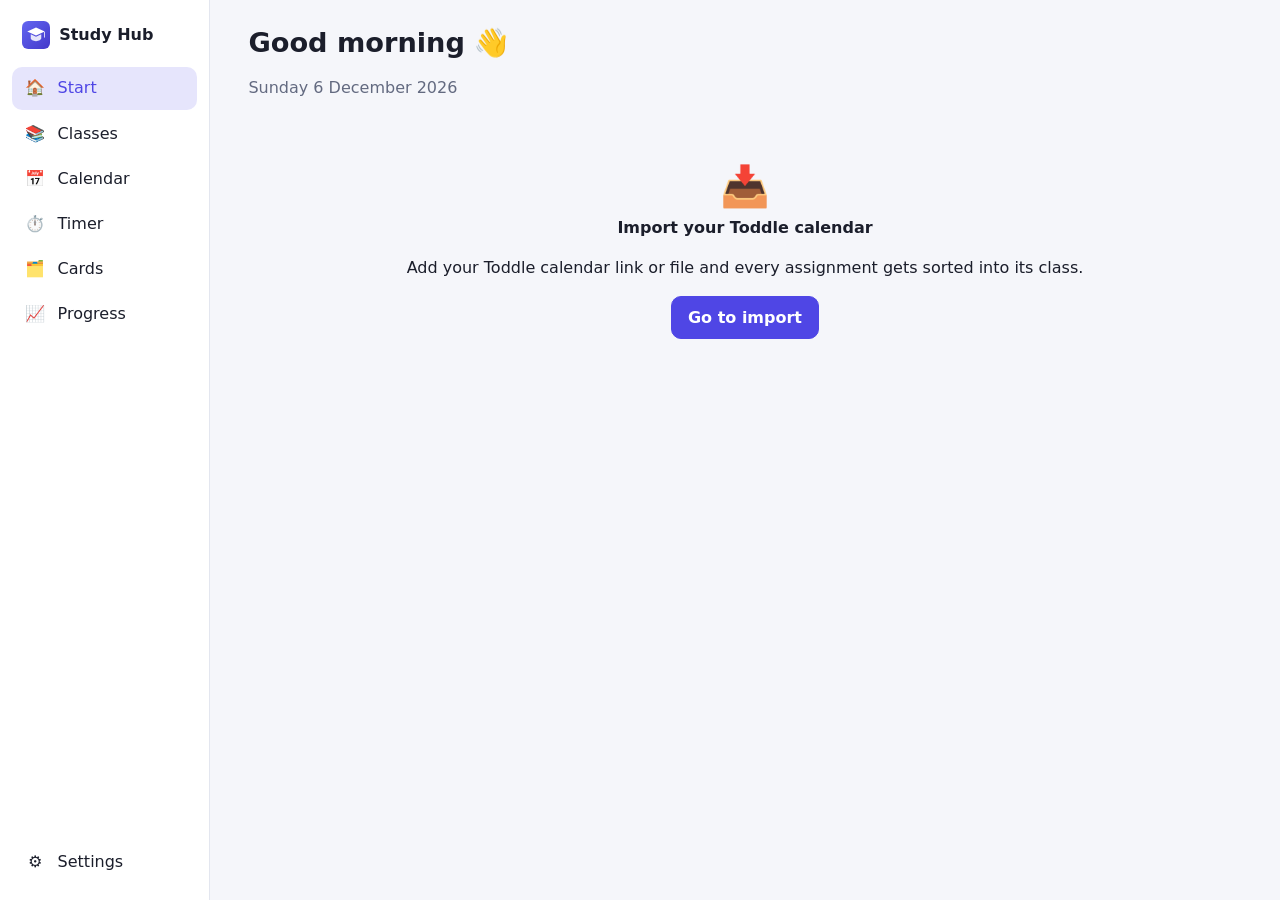
==== index.html @ e7475627 "Add Toddle Study Hub: class-sorted assignments, calendar, timer, flashcards, progress, settings Stat" ====
<!doctype html>
<html lang="en">
<head>
  <meta charset="utf-8">
  <meta name="viewport" content="width=device-width, initial-scale=1">
  <title>Toddle Study Hub</title>
  <meta name="description" content="Assignments from Toddle sorted by class, plus a timer, flashcards, calendar and progress tracking.">
  <meta name="theme-color" content="#4f46e5">
  <link rel="manifest" href="manifest.webmanifest">
  <link rel="icon" href="icon.svg" type="image/svg+xml">
  <link rel="apple-touch-icon" href="icon-192.png">
  <link rel="stylesheet" href="styles.css">
</head>
<body>
  <a class="skip" href="#view">Skip to content</a>
  <nav class="nav" aria-label="Main">
    <div class="brand"><img src="icon.svg" alt="" width="28" height="28"><span>Study Hub</span></div>
    <a href="#/" data-nav="start"><i>🏠</i><span>Start</span></a>
    <a href="#/classes" data-nav="classes"><i>📚</i><span>Classes</span></a>
    <a href="#/calendar" data-nav="calendar"><i>📅</i><span>Calendar</span></a>
    <a href="#/timer" data-nav="timer"><i>⏱️</i><span>Timer</span><b id="nav-timer"></b></a>
    <a href="#/flashcards" data-nav="flashcards"><i>🗂️</i><span>Cards</span></a>
    <a href="#/progress" data-nav="progress"><i>📈</i><span>Progress</span></a>
    <a href="#/settings" data-nav="settings" class="nav-end"><i>⚙️</i><span>Settings</span></a>
  </nav>
  <main id="view" tabindex="-1"></main>
  <div id="toast" role="status" aria-live="polite"></div>
  <noscript><p style="padding:2rem">This app needs JavaScript.</p></noscript>
  <script type="module" src="js/app.js"></script>
</body>
</html>
---- styles.css ----
:root {
  --bg: #f5f6fa; --card: #ffffff; --text: #1b1e2b; --muted: #636a80; --line: #e3e6ef;
  --accent: #4f46e5; --good: #059669; --bad: #dc2626; --warn: #b45309;
  --shadow: 0 1px 2px rgba(20,24,40,.06), 0 4px 14px rgba(20,24,40,.05);
  --radius: 14px;
}
:root[data-theme="dark"] { --bg: #0f1117; --card: #181b25; --text: #eceef5; --muted: #98a0b8; --line: #2a2f3d; --good: #34d399; --bad: #f87171; --warn: #fbbf24; --shadow: none; }
@media (prefers-color-scheme: dark) {
  :root:not([data-theme="light"]) { --bg: #0f1117; --card: #181b25; --text: #eceef5; --muted: #98a0b8; --line: #2a2f3d; --good: #34d399; --bad: #f87171; --warn: #fbbf24; --shadow: none; }
}
* { box-sizing: border-box; }
html { color-scheme: light dark; }
:root[data-theme="light"] { color-scheme: light; }
:root[data-theme="dark"] { color-scheme: dark; }
body { margin: 0; font: 16px/1.5 system-ui, -apple-system, "Segoe UI", Roboto, sans-serif; background: var(--bg); color: var(--text); display: grid; grid-template-columns: 210px 1fr; min-height: 100vh; }
a { color: var(--accent); }
h1 { font-size: 1.7rem; margin: .2rem 0 .8rem; line-height: 1.2; }
h2 { font-size: 1.1rem; margin: 0 0 .7rem; }
h3 { font-size: 1rem; margin: 0 0 .3rem; }
.muted { color: var(--muted); } .small { font-size: .85rem; } .late { color: var(--bad); } .hidden { visibility: hidden; }
.skip { position: absolute; left: -999px; } .skip:focus { left: 8px; top: 8px; z-index: 99; background: var(--card); padding: .5rem; }

/* nav */
.nav { position: sticky; top: 0; height: 100vh; padding: 1rem .75rem; display: flex; flex-direction: column; gap: 2px; background: var(--card); border-right: 1px solid var(--line); }
.brand { display: flex; align-items: center; gap: .6rem; font-weight: 700; padding: .3rem .6rem 1rem; }
.nav a { display: flex; align-items: center; gap: .7rem; padding: .6rem .75rem; border-radius: 10px; color: var(--text); text-decoration: none; font-weight: 500; }
.nav a i { font-style: normal; width: 1.4rem; text-align: center; }
.nav a:hover { background: var(--bg); }
.nav a.active { background: color-mix(in srgb, var(--accent) 14%, transparent); color: var(--accent); }
.nav a b { margin-left: auto; font: 600 .8rem/1 ui-monospace, monospace; color: var(--accent); }
.nav-end { margin-top: auto; }
main { padding: 1.5rem clamp(1rem, 3vw, 2.5rem) 3rem; max-width: 1150px; width: 100%; outline: none; }

/* layout bits */
.grid { display: grid; gap: 1rem; margin-bottom: 1rem; }
.grid.stats { grid-template-columns: repeat(auto-fit, minmax(150px, 1fr)); }
.grid.two { grid-template-columns: minmax(0, 3fr) minmax(0, 2fr); align-items: start; }
.grid.classes, .grid.decks { grid-template-columns: repeat(auto-fill, minmax(250px, 1fr)); }
.card { background: var(--card); border: 1px solid var(--line); border-radius: var(--radius); padding: 1rem 1.1rem; box-shadow: var(--shadow); margin-bottom: 1rem; }
.grid > .card { margin-bottom: 0; }
.page-head { display: flex; justify-content: space-between; align-items: flex-end; gap: 1rem; flex-wrap: wrap; margin-bottom: .6rem; }
.page-head h1 { margin-bottom: .1rem; }
.sec-head { display: flex; justify-content: space-between; align-items: center; }
.row { display: flex; gap: .5rem; flex-wrap: wrap; align-items: center; } .row.nowrap { flex-wrap: nowrap; } .center { justify-content: center; }
.stat { text-align: left; } .stat-num { font-size: 2rem; font-weight: 700; line-height: 1.1; } .stat-num small { font-size: .9rem; font-weight: 500; color: var(--muted); margin-left: 2px; }
.stat.warn .stat-num { color: var(--bad); }
.hero { margin-bottom: .6rem; }

/* buttons & forms */
.btn { font: inherit; font-weight: 600; padding: .55rem 1rem; border-radius: 10px; border: 1px solid var(--line); background: var(--card); color: var(--text); cursor: pointer; text-decoration: none; display: inline-flex; align-items: center; gap: .4rem; }
.btn:hover:not(:disabled) { border-color: var(--accent); }
.btn:disabled { opacity: .45; cursor: not-allowed; }
.btn.primary { background: var(--accent); border-color: var(--accent); color: #fff; }
.btn.danger { color: var(--bad); }
.btn.small { padding: .3rem .7rem; font-size: .85rem; } .btn.big { font-size: 1.15rem; padding: .8rem 2.2rem; }
:focus-visible { outline: 3px solid color-mix(in srgb, var(--accent) 60%, transparent); outline-offset: 2px; }
input, select, textarea { font: inherit; padding: .5rem .65rem; border-radius: 10px; border: 1px solid var(--line); background: var(--bg); color: var(--text); width: 100%; }
textarea { resize: vertical; }
.field { display: flex; flex-direction: column; gap: .25rem; font-weight: 600; font-size: .9rem; margin-bottom: .8rem; } .field .muted { font-weight: 400; }
.field.grow, .grow { flex: 1 1 200px; } .center-field { max-width: 260px; margin: 1rem auto 0; }
.form-row { display: flex; gap: .8rem; flex-wrap: wrap; align-items: flex-end; } .form-row .field { flex: 1 1 140px; }
.form-card { margin-top: 1rem; }
.check-row { display: flex; gap: .6rem; align-items: center; margin: .4rem 0; } .check-row input { width: auto; }
.swatch { width: 34px; height: 34px; border-radius: 50%; border: 3px solid var(--card); box-shadow: 0 0 0 1px var(--line); cursor: pointer; } .swatch.active { box-shadow: 0 0 0 3px var(--text); }
.note { background: color-mix(in srgb, var(--warn) 12%, transparent); border-left: 4px solid var(--warn); padding: .7rem .9rem; border-radius: 8px; margin: 1rem 0; font-size: .9rem; }
.chip { font: inherit; font-size: .85rem; padding: .3rem .8rem; border-radius: 99px; border: 1px solid var(--line); background: var(--card); color: var(--text); cursor: pointer; } .chip.active { background: var(--accent); border-color: var(--accent); color: #fff; }
.filters { display: flex; gap: .6rem; flex-wrap: wrap; align-items: center; margin: .5rem 0 1rem; } .filters select, .filters input { width: auto; flex: 1 1 140px; max-width: 220px; }
.tabs { display: flex; gap: .3rem; justify-content: center; margin-bottom: 1rem; flex-wrap: wrap; } .tab { font: inherit; border: 0; background: transparent; color: var(--muted); padding: .4rem .9rem; border-radius: 99px; cursor: pointer; font-weight: 600; } .tab.active { background: color-mix(in srgb, var(--accent) 15%, transparent); color: var(--accent); }

/* tasks */
.day-h { margin: 1rem 0 .4rem; font-size: .9rem; color: var(--muted); text-transform: uppercase; letter-spacing: .04em; } .day-h:first-child { margin-top: 0; }
.task { display: flex; gap: .7rem; padding: .6rem .5rem .6rem .7rem; border-left: 4px solid var(--c, var(--line)); border-radius: 4px 10px 10px 4px; background: color-mix(in srgb, var(--c, var(--muted)) 6%, transparent); margin-bottom: .45rem; align-items: flex-start; }
.task.is-done .task-title { text-decoration: line-through; color: var(--muted); }
.task.is-overdue { background: color-mix(in srgb, var(--bad) 8%, transparent); }
.check { flex: none; width: 24px; height: 24px; border-radius: 7px; border: 2px solid var(--muted); background: var(--card); color: #fff; font-weight: 800; cursor: pointer; display: grid; place-items: center; margin-top: 1px; padding: 0; } .check[aria-pressed="true"] { background: var(--good); border-color: var(--good); }
.task-main { flex: 1; min-width: 0; } .task-main summary { cursor: pointer; list-style: none; } .task-main summary::-webkit-details-marker { display: none; }
.task-title { font-weight: 600; overflow-wrap: anywhere; display: block; }
.task-meta { display: flex; gap: .4rem .6rem; flex-wrap: wrap; align-items: center; font-size: .82rem; color: var(--muted); margin-top: .15rem; } .due em { font-style: normal; } .due.late { color: var(--bad); font-weight: 600; }
.task-detail { padding: .6rem 0 .2rem; } .desc { white-space: pre-wrap; overflow-wrap: anywhere; margin: 0 0 .5rem; font-size: .92rem; max-height: 14rem; overflow: auto; }
.badge { font-size: .72rem; font-weight: 700; padding: .1rem .5rem; border-radius: 99px; background: var(--line); color: var(--text); }
.b-summ { background: color-mix(in srgb, var(--bad) 18%, transparent); color: var(--bad); } .b-form { background: color-mix(in srgb, var(--warn) 20%, transparent); color: var(--warn); }
.b-quick { background: color-mix(in srgb, var(--good) 18%, transparent); color: var(--good); } .b-learn { background: color-mix(in srgb, var(--accent) 15%, transparent); color: var(--accent); } .b-home { background: color-mix(in srgb, var(--warn) 15%, transparent); color: var(--warn); }
.class-chip { font-size: .75rem; padding: .05rem .55rem; border-radius: 99px; text-decoration: none; color: var(--text); border: 1px solid var(--c); }
.event-row { align-items: center; border-left-color: var(--muted); } .dot-ev { width: 10px; height: 10px; border-radius: 50%; background: var(--muted); flex: none; margin: 0 7px; }
.mini-row { display: flex; justify-content: space-between; gap: .6rem; padding: .5rem .7rem; border-left: 4px solid var(--c); background: color-mix(in srgb, var(--c) 7%, transparent); border-radius: 4px 10px 10px 4px; margin-bottom: .4rem; text-decoration: none; color: var(--text); } .mini-title { font-weight: 600; overflow-wrap: anywhere; }

/* classes, decks */
.class-card, .deck { text-decoration: none; color: var(--text); border-top: 5px solid var(--c); display: block; transition: transform .1s; } .class-card:hover, .deck:hover { transform: translateY(-2px); }
.cc-top { display: flex; justify-content: space-between; gap: .5rem; align-items: baseline; } .cc-nums { display: flex; gap: .8rem; margin: .4rem 0; font-size: .9rem; }
.class-head { border-left: 6px solid var(--c); padding-left: .8rem; margin-top: .4rem; }
.bar { display: flex; height: 9px; border-radius: 99px; background: var(--line); overflow: hidden; margin: .4rem 0; } .bar span { display: block; height: 100%; }
.deck-foot { display: flex; justify-content: space-between; margin-top: .8rem; font-size: .9rem; } .due-pill { background: var(--accent); color: #fff; border-radius: 99px; padding: 0 .6rem; font-size: .8rem; font-weight: 700; }
.quick { display: grid; grid-template-columns: 1fr 1fr; gap: .6rem; } .quick-btn { display: flex; flex-direction: column; gap: .2rem; align-items: flex-start; font-size: 1.5rem; text-decoration: none; padding: .8rem; border-radius: 12px; background: var(--bg); color: var(--text); border: 1px solid var(--line); } .quick-btn span { font-size: .85rem; font-weight: 600; } .quick-btn:hover { border-color: var(--accent); }
.empty { text-align: center; padding: 2.5rem 1rem; } .empty-icon { font-size: 2.5rem; }

/* calendar */
.cal { display: grid; grid-template-columns: repeat(7, minmax(0, 1fr)); gap: 2px; margin-bottom: 1rem; background: var(--line); border: 1px solid var(--line); border-radius: var(--radius); overflow: hidden; }
.cal-dow { background: var(--card); text-align: center; font-size: .8rem; font-weight: 700; color: var(--muted); padding: .4rem 0; }
.cal-cell { background: var(--card); border: 0; padding: .3rem; min-height: 96px; text-align: left; font: inherit; color: var(--text); cursor: pointer; display: flex; flex-direction: column; gap: 2px; overflow: hidden; }
.cal-cell.other { background: color-mix(in srgb, var(--bg) 70%, var(--card)); color: var(--muted); } .cal-cell:hover { background: color-mix(in srgb, var(--accent) 7%, var(--card)); }
.cal-cell.selected { outline: 2px solid var(--accent); outline-offset: -2px; } .cal-cell.today .cal-num { background: var(--accent); color: #fff; }
.cal-num { font-size: .8rem; font-weight: 700; width: 1.6rem; height: 1.6rem; display: grid; place-items: center; border-radius: 50%; }
.cal-chip { font-size: .7rem; line-height: 1.25; padding: 1px 5px; border-radius: 4px; background: color-mix(in srgb, var(--c) 18%, transparent); border-left: 3px solid var(--c); white-space: nowrap; overflow: hidden; text-overflow: ellipsis; } .cal-chip.is-done { text-decoration: line-through; opacity: .55; }

.cal-chips { display: flex; flex-direction: column; gap: 2px; min-width: 0; }
.cal-more { font-size: .7rem; color: var(--muted); } .cal-title { min-width: 9.5rem; text-align: center; }

/* timer */
.timer-wrap { max-width: 460px; margin: 0 auto 1rem; text-align: center; }
.ring-box { position: relative; width: min(280px, 80vw); margin: .5rem auto 1.2rem; } .ring { width: 100%; display: block; } .ring-bg { fill: none; stroke: var(--line); stroke-width: 12; } .ring-fg { fill: none; stroke: var(--accent); stroke-width: 12; stroke-linecap: round; transition: stroke-dashoffset .25s linear; }
.ring-text { position: absolute; inset: 0; display: grid; place-content: center; } .time-big { font: 700 3.2rem/1 ui-monospace, "SF Mono", Menlo, monospace; }

/* progress */
.prog-row { margin-bottom: .9rem; } .prog-name { display: flex; justify-content: space-between; gap: .5rem; font-weight: 600; } .prog-name a { color: var(--text); text-decoration: none; }
.key { display: inline-block; width: 10px; height: 10px; border-radius: 3px; margin: 0 4px 0 8px; }
.chart { display: flex; gap: 4px; align-items: flex-end; height: 140px; margin: .5rem 0; } .col { flex: 1; height: 100%; display: flex; flex-direction: column; justify-content: flex-end; align-items: center; } .col-bar { width: 100%; background: var(--accent); border-radius: 4px 4px 0 0; min-height: 2px; } .col-lab { font-size: .65rem; color: var(--muted); margin-top: 2px; }

/* flashcards */
.flashcard { display: flex; flex-direction: column; justify-content: center; align-items: center; gap: .6rem; width: 100%; min-height: 280px; padding: 2rem; margin: 1rem 0; border-radius: 20px; border: 2px solid var(--line); background: var(--card); color: var(--text); font: inherit; cursor: pointer; box-shadow: var(--shadow); } .flashcard.flipped { border-color: var(--accent); background: color-mix(in srgb, var(--accent) 6%, var(--card)); }
.fc-label { font-size: .75rem; text-transform: uppercase; letter-spacing: .1em; color: var(--muted); } .fc-text { font-size: clamp(1.3rem, 3.5vw, 2rem); font-weight: 600; text-align: center; overflow-wrap: anywhere; white-space: pre-wrap; }
.study-done { text-align: center; max-width: 480px; margin: 2rem auto; }
.card-list { display: flex; flex-direction: column; gap: .4rem; margin-top: 1rem; } .card-item { display: flex; justify-content: space-between; gap: 1rem; align-items: center; padding: .6rem .9rem; background: var(--card); border: 1px solid var(--line); border-radius: 10px; } .card-item > div:first-child { min-width: 0; overflow-wrap: anywhere; }
.box-pill { font-size: .7rem; color: var(--muted); border: 1px solid var(--line); border-radius: 99px; padding: 0 .5rem; } .footer-row { margin-top: 1.5rem; }

#toast { position: fixed; left: 50%; bottom: 24px; transform: translate(-50%, 20px); background: var(--text); color: var(--bg); padding: .65rem 1.1rem; border-radius: 10px; opacity: 0; pointer-events: none; transition: .2s; z-index: 50; max-width: 90vw; font-size: .9rem; } #toast.show { opacity: 1; transform: translate(-50%, 0); }

@media (max-width: 900px) { .grid.two { grid-template-columns: 1fr; } }
@media (max-width: 760px) {
  body { grid-template-columns: 1fr; padding-bottom: 66px; }
  .nav { position: fixed; inset: auto 0 0 0; height: auto; flex-direction: row; justify-content: space-around; padding: .3rem; border-right: 0; border-top: 1px solid var(--line); z-index: 20; gap: 0; }
  .brand { display: none; } .nav a { flex-direction: column; gap: 0; padding: .3rem .2rem; font-size: .65rem; flex: 1; align-items: center; } .nav a b { margin: 0; position: absolute; transform: translateY(-14px); font-size: .6rem; } .nav-end { margin-top: 0; }
  main { padding-top: 1rem; } h1 { font-size: 1.4rem; }
  .cal-cell { min-height: 58px; } .cal-chip { font-size: 0; padding: 0; width: 8px; height: 8px; border-radius: 50%; border: 0; background: var(--c); display: inline-block; margin-right: 2px; } .cal-chips { flex-direction: row; flex-wrap: wrap; } .cal-more { display: none; }
}
@media (prefers-reduced-motion: reduce) { * { transition: none !important; } }
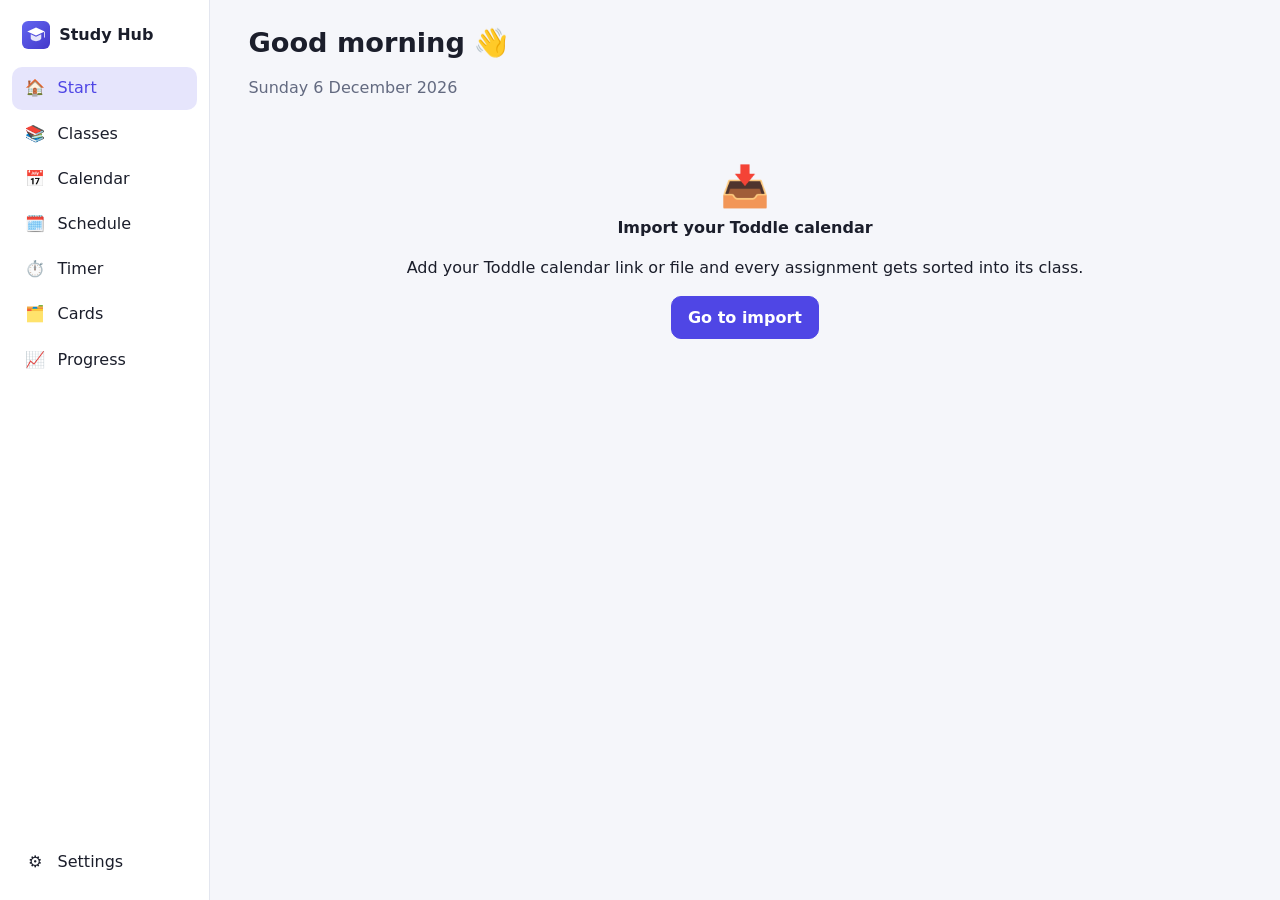
==== commit 64917b68: "Add Schedule section: embed the Class Scheduler The scheduler runs unchanged in its own frame (sched" ====
--- a/index.html
+++ b/index.html
@@ -18,6 +18,7 @@
     <a href="#/" data-nav="start"><i>🏠</i><span>Start</span></a>
     <a href="#/classes" data-nav="classes"><i>📚</i><span>Classes</span></a>
     <a href="#/calendar" data-nav="calendar"><i>📅</i><span>Calendar</span></a>
+    <a href="#/schedule" data-nav="schedule"><i>🗓️</i><span>Schedule</span></a>
     <a href="#/timer" data-nav="timer"><i>⏱️</i><span>Timer</span><b id="nav-timer"></b></a>
     <a href="#/flashcards" data-nav="flashcards"><i>🗂️</i><span>Cards</span></a>
     <a href="#/progress" data-nav="progress"><i>📈</i><span>Progress</span></a>
--- a/styles.css
+++ b/styles.css
@@ -133,3 +133,9 @@
   .cal-cell { min-height: 58px; } .cal-chip { font-size: 0; padding: 0; width: 8px; height: 8px; border-radius: 50%; border: 0; background: var(--c); display: inline-block; margin-right: 2px; } .cal-chips { flex-direction: row; flex-wrap: wrap; } .cal-more { display: none; }
 }
 @media (prefers-reduced-motion: reduce) { * { transition: none !important; } }
+
+.note.err { background: color-mix(in srgb, var(--bad) 10%, transparent); border-left-color: var(--bad); }
+.note pre { white-space: pre-wrap; word-break: break-all; user-select: text; font: .8rem/1.5 ui-monospace, Menlo, monospace; margin: .5rem 0; }
+
+.sched-frame { width: 100%; height: calc(100vh - 8rem); min-height: 560px; border: 1px solid var(--line); border-radius: var(--radius); background: var(--bg); display: block; }
+@media (max-width: 760px) { .sched-frame { height: calc(100vh - 10rem); } }
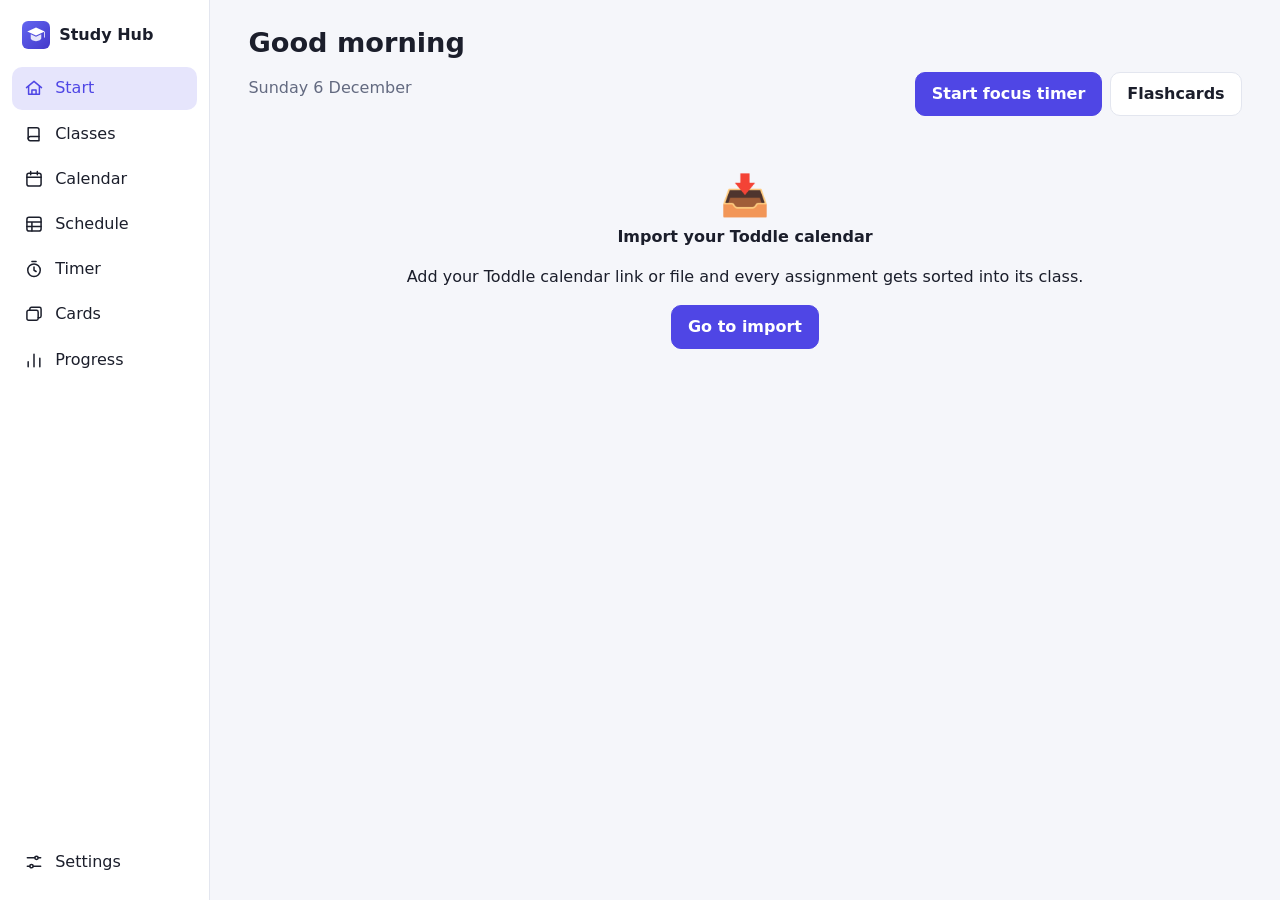
==== commit e609a5ba: "Cleaner UI: line icons, flatter rows, fewer badges, calmer Start page; add roadmap - Consistent SVG " ====
--- a/index.html
+++ b/index.html
@@ -15,14 +15,14 @@
   <a class="skip" href="#view">Skip to content</a>
   <nav class="nav" aria-label="Main">
     <div class="brand"><img src="icon.svg" alt="" width="28" height="28"><span>Study Hub</span></div>
-    <a href="#/" data-nav="start"><i>🏠</i><span>Start</span></a>
-    <a href="#/classes" data-nav="classes"><i>📚</i><span>Classes</span></a>
-    <a href="#/calendar" data-nav="calendar"><i>📅</i><span>Calendar</span></a>
-    <a href="#/schedule" data-nav="schedule"><i>🗓️</i><span>Schedule</span></a>
-    <a href="#/timer" data-nav="timer"><i>⏱️</i><span>Timer</span><b id="nav-timer"></b></a>
-    <a href="#/flashcards" data-nav="flashcards"><i>🗂️</i><span>Cards</span></a>
-    <a href="#/progress" data-nav="progress"><i>📈</i><span>Progress</span></a>
-    <a href="#/settings" data-nav="settings" class="nav-end"><i>⚙️</i><span>Settings</span></a>
+    <a href="#/" data-nav="start"><svg viewBox="0 0 24 24" aria-hidden="true"><path d="M3 11.5 12 4l9 7.5"/><path d="M5.5 10v9.5h13V10"/><path d="M9.5 19.5v-5h5v5"/></svg><span>Start</span></a>
+    <a href="#/classes" data-nav="classes"><svg viewBox="0 0 24 24" aria-hidden="true"><path d="M5 4.5h10.5A2.5 2.5 0 0 1 18 7v13H7.5A2.5 2.5 0 0 1 5 17.5z"/><path d="M5 17.5A2.5 2.5 0 0 1 7.5 15H18"/></svg><span>Classes</span></a>
+    <a href="#/calendar" data-nav="calendar"><svg viewBox="0 0 24 24" aria-hidden="true"><rect x="3.5" y="5" width="17" height="15.5" rx="2.5"/><path d="M3.5 10h17M8 3v4M16 3v4"/></svg><span>Calendar</span></a>
+    <a href="#/schedule" data-nav="schedule"><svg viewBox="0 0 24 24" aria-hidden="true"><rect x="3.5" y="4" width="17" height="16.5" rx="2.5"/><path d="M3.5 9.5h17M9.5 9.5v11M3.5 15h17"/></svg><span>Schedule</span></a>
+    <a href="#/timer" data-nav="timer"><svg viewBox="0 0 24 24" aria-hidden="true"><circle cx="12" cy="13.5" r="7.5"/><path d="M12 9.5v4l2.5 1.5M9.5 3h5"/></svg><span>Timer</span><b id="nav-timer"></b></a>
+    <a href="#/flashcards" data-nav="flashcards"><svg viewBox="0 0 24 24" aria-hidden="true"><rect x="3.5" y="7.5" width="13.5" height="12" rx="2"/><path d="M7 7.5V6a2 2 0 0 1 2-2h9.5a2 2 0 0 1 2 2v8.5a2 2 0 0 1-2 2H17"/></svg><span>Cards</span></a>
+    <a href="#/progress" data-nav="progress"><svg viewBox="0 0 24 24" aria-hidden="true"><path d="M5 20v-6M12 20V5M19 20v-10"/></svg><span>Progress</span></a>
+    <a href="#/settings" data-nav="settings" class="nav-end"><svg viewBox="0 0 24 24" aria-hidden="true"><path d="M4 7h9M17 7h3M4 17h3M11 17h9"/><circle cx="15" cy="7" r="2"/><circle cx="9" cy="17" r="2"/></svg><span>Settings</span></a>
   </nav>
   <main id="view" tabindex="-1"></main>
   <div id="toast" role="status" aria-live="polite"></div>
--- a/styles.css
+++ b/styles.css
@@ -1,8 +1,8 @@
 :root {
   --bg: #f5f6fa; --card: #ffffff; --text: #1b1e2b; --muted: #636a80; --line: #e3e6ef;
   --accent: #4f46e5; --good: #059669; --bad: #dc2626; --warn: #b45309;
-  --shadow: 0 1px 2px rgba(20,24,40,.06), 0 4px 14px rgba(20,24,40,.05);
-  --radius: 14px;
+  --shadow: none;
+  --radius: 12px;
 }
 :root[data-theme="dark"] { --bg: #0f1117; --card: #181b25; --text: #eceef5; --muted: #98a0b8; --line: #2a2f3d; --good: #34d399; --bad: #f87171; --warn: #fbbf24; --shadow: none; }
 @media (prefers-color-scheme: dark) {
@@ -15,7 +15,7 @@
 body { margin: 0; font: 16px/1.5 system-ui, -apple-system, "Segoe UI", Roboto, sans-serif; background: var(--bg); color: var(--text); display: grid; grid-template-columns: 210px 1fr; min-height: 100vh; }
 a { color: var(--accent); }
 h1 { font-size: 1.7rem; margin: .2rem 0 .8rem; line-height: 1.2; }
-h2 { font-size: 1.1rem; margin: 0 0 .7rem; }
+h2 { font-size: 1rem; font-weight: 650; margin: 0 0 .6rem; }
 h3 { font-size: 1rem; margin: 0 0 .3rem; }
 .muted { color: var(--muted); } .small { font-size: .85rem; } .late { color: var(--bad); } .hidden { visibility: hidden; }
 .skip { position: absolute; left: -999px; } .skip:focus { left: 8px; top: 8px; z-index: 99; background: var(--card); padding: .5rem; }
@@ -24,7 +24,7 @@
 .nav { position: sticky; top: 0; height: 100vh; padding: 1rem .75rem; display: flex; flex-direction: column; gap: 2px; background: var(--card); border-right: 1px solid var(--line); }
 .brand { display: flex; align-items: center; gap: .6rem; font-weight: 700; padding: .3rem .6rem 1rem; }
 .nav a { display: flex; align-items: center; gap: .7rem; padding: .6rem .75rem; border-radius: 10px; color: var(--text); text-decoration: none; font-weight: 500; }
-.nav a i { font-style: normal; width: 1.4rem; text-align: center; }
+.nav a svg { width: 20px; height: 20px; flex: none; fill: none; stroke: currentColor; stroke-width: 1.8; stroke-linecap: round; stroke-linejoin: round; }
 .nav a:hover { background: var(--bg); }
 .nav a.active { background: color-mix(in srgb, var(--accent) 14%, transparent); color: var(--accent); }
 .nav a b { margin-left: auto; font: 600 .8rem/1 ui-monospace, monospace; color: var(--accent); }
@@ -42,9 +42,8 @@
 .page-head h1 { margin-bottom: .1rem; }
 .sec-head { display: flex; justify-content: space-between; align-items: center; }
 .row { display: flex; gap: .5rem; flex-wrap: wrap; align-items: center; } .row.nowrap { flex-wrap: nowrap; } .center { justify-content: center; }
-.stat { text-align: left; } .stat-num { font-size: 2rem; font-weight: 700; line-height: 1.1; } .stat-num small { font-size: .9rem; font-weight: 500; color: var(--muted); margin-left: 2px; }
+.stat { text-align: left; } .stat-num { font-size: 1.75rem; font-weight: 700; line-height: 1.1; } .stat-num small { font-size: .9rem; font-weight: 500; color: var(--muted); margin-left: 2px; }
 .stat.warn .stat-num { color: var(--bad); }
-.hero { margin-bottom: .6rem; }
 
 /* buttons & forms */
 .btn { font: inherit; font-weight: 600; padding: .55rem 1rem; border-radius: 10px; border: 1px solid var(--line); background: var(--card); color: var(--text); cursor: pointer; text-decoration: none; display: inline-flex; align-items: center; gap: .4rem; }
@@ -67,22 +66,27 @@
 .filters { display: flex; gap: .6rem; flex-wrap: wrap; align-items: center; margin: .5rem 0 1rem; } .filters select, .filters input { width: auto; flex: 1 1 140px; max-width: 220px; }
 .tabs { display: flex; gap: .3rem; justify-content: center; margin-bottom: 1rem; flex-wrap: wrap; } .tab { font: inherit; border: 0; background: transparent; color: var(--muted); padding: .4rem .9rem; border-radius: 99px; cursor: pointer; font-weight: 600; } .tab.active { background: color-mix(in srgb, var(--accent) 15%, transparent); color: var(--accent); }
 
-/* tasks */
-.day-h { margin: 1rem 0 .4rem; font-size: .9rem; color: var(--muted); text-transform: uppercase; letter-spacing: .04em; } .day-h:first-child { margin-top: 0; }
-.task { display: flex; gap: .7rem; padding: .6rem .5rem .6rem .7rem; border-left: 4px solid var(--c, var(--line)); border-radius: 4px 10px 10px 4px; background: color-mix(in srgb, var(--c, var(--muted)) 6%, transparent); margin-bottom: .45rem; align-items: flex-start; }
-.task.is-done .task-title { text-decoration: line-through; color: var(--muted); }
-.task.is-overdue { background: color-mix(in srgb, var(--bad) 8%, transparent); }
-.check { flex: none; width: 24px; height: 24px; border-radius: 7px; border: 2px solid var(--muted); background: var(--card); color: #fff; font-weight: 800; cursor: pointer; display: grid; place-items: center; margin-top: 1px; padding: 0; } .check[aria-pressed="true"] { background: var(--good); border-color: var(--good); }
+/* rows */
+.day-h { margin: 1.1rem 0 .35rem; font-size: .78rem; font-weight: 650; color: var(--muted); text-transform: uppercase; letter-spacing: .06em; } .day-h:first-child { margin-top: 0; }
+.card > .day-h:first-of-type { margin-top: .2rem; }
+.count { font-weight: 500; color: var(--muted); font-size: .85rem; margin-left: .25rem; }
+.card.flush { padding-top: .1rem; padding-bottom: .1rem; }
+.list > :last-child { border-bottom: 0; }
+.trow { display: flex; gap: .8rem; padding: .7rem 0; border-bottom: 1px solid var(--line); align-items: flex-start; }
+.trow.is-done .task-title { color: var(--muted); text-decoration: line-through; }
+.check { flex: none; width: 22px; height: 22px; border-radius: 7px; border: 1.5px solid var(--muted); background: transparent; color: #fff; font-weight: 800; font-size: .8rem; cursor: pointer; display: grid; place-items: center; margin-top: 1px; padding: 0; } .check:hover { border-color: var(--accent); } .check[aria-pressed="true"] { background: var(--good); border-color: var(--good); }
 .task-main { flex: 1; min-width: 0; } .task-main summary { cursor: pointer; list-style: none; } .task-main summary::-webkit-details-marker { display: none; }
 .task-title { font-weight: 600; overflow-wrap: anywhere; display: block; }
-.task-meta { display: flex; gap: .4rem .6rem; flex-wrap: wrap; align-items: center; font-size: .82rem; color: var(--muted); margin-top: .15rem; } .due em { font-style: normal; } .due.late { color: var(--bad); font-weight: 600; }
+.task-meta { display: flex; gap: .2rem .75rem; flex-wrap: wrap; align-items: center; font-size: .82rem; color: var(--muted); margin-top: .15rem; } .due.late { color: var(--bad); }
 .task-detail { padding: .6rem 0 .2rem; } .desc { white-space: pre-wrap; overflow-wrap: anywhere; margin: 0 0 .5rem; font-size: .92rem; max-height: 14rem; overflow: auto; }
-.badge { font-size: .72rem; font-weight: 700; padding: .1rem .5rem; border-radius: 99px; background: var(--line); color: var(--text); }
-.b-summ { background: color-mix(in srgb, var(--bad) 18%, transparent); color: var(--bad); } .b-form { background: color-mix(in srgb, var(--warn) 20%, transparent); color: var(--warn); }
-.b-quick { background: color-mix(in srgb, var(--good) 18%, transparent); color: var(--good); } .b-learn { background: color-mix(in srgb, var(--accent) 15%, transparent); color: var(--accent); } .b-home { background: color-mix(in srgb, var(--warn) 15%, transparent); color: var(--warn); }
-.class-chip { font-size: .75rem; padding: .05rem .55rem; border-radius: 99px; text-decoration: none; color: var(--text); border: 1px solid var(--c); }
-.event-row { align-items: center; border-left-color: var(--muted); } .dot-ev { width: 10px; height: 10px; border-radius: 50%; background: var(--muted); flex: none; margin: 0 7px; }
-.mini-row { display: flex; justify-content: space-between; gap: .6rem; padding: .5rem .7rem; border-left: 4px solid var(--c); background: color-mix(in srgb, var(--c) 7%, transparent); border-radius: 4px 10px 10px 4px; margin-bottom: .4rem; text-decoration: none; color: var(--text); } .mini-title { font-weight: 600; overflow-wrap: anywhere; }
+.tag { font-size: .7rem; font-weight: 650; padding: .08rem .45rem; border-radius: 5px; background: var(--line); color: var(--muted); }
+.t-summ { background: color-mix(in srgb, var(--bad) 13%, transparent); color: var(--bad); } .t-form { background: color-mix(in srgb, var(--warn) 16%, transparent); color: var(--warn); } .t-quick { background: color-mix(in srgb, var(--good) 15%, transparent); color: var(--good); }
+.class-label { display: inline-flex; align-items: center; gap: .35rem; color: var(--muted); text-decoration: none; } .class-label:hover { color: var(--text); }
+.dot { width: 8px; height: 8px; border-radius: 50%; background: var(--c, var(--muted)); flex: none; display: inline-block; }
+.ev-dot { flex: none; width: 22px; height: 22px; position: relative; } .ev-dot::after { content: ""; position: absolute; inset: 7px; border-radius: 50%; background: var(--muted); opacity: .5; }
+.mini-row { display: flex; justify-content: space-between; align-items: flex-start; gap: 1rem; padding: .6rem 0; border-bottom: 1px solid var(--line); text-decoration: none; color: var(--text); } .mini-row:last-child { border-bottom: 0; } .mini-row:hover .mini-title { color: var(--accent); }
+.mini-row > span:first-child { display: flex; flex-direction: column; min-width: 0; } .mini-title { font-weight: 600; overflow-wrap: anywhere; } .mini-date { text-align: right; font-size: .82rem; color: var(--muted); white-space: nowrap; }
+.linkbtn { font: inherit; background: none; border: 0; padding: 0; color: var(--accent); text-decoration: underline; cursor: pointer; }
 
 /* classes, decks */
 .class-card, .deck { text-decoration: none; color: var(--text); border-top: 5px solid var(--c); display: block; transition: transform .1s; } .class-card:hover, .deck:hover { transform: translateY(-2px); }
@@ -90,7 +94,6 @@
 .class-head { border-left: 6px solid var(--c); padding-left: .8rem; margin-top: .4rem; }
 .bar { display: flex; height: 9px; border-radius: 99px; background: var(--line); overflow: hidden; margin: .4rem 0; } .bar span { display: block; height: 100%; }
 .deck-foot { display: flex; justify-content: space-between; margin-top: .8rem; font-size: .9rem; } .due-pill { background: var(--accent); color: #fff; border-radius: 99px; padding: 0 .6rem; font-size: .8rem; font-weight: 700; }
-.quick { display: grid; grid-template-columns: 1fr 1fr; gap: .6rem; } .quick-btn { display: flex; flex-direction: column; gap: .2rem; align-items: flex-start; font-size: 1.5rem; text-decoration: none; padding: .8rem; border-radius: 12px; background: var(--bg); color: var(--text); border: 1px solid var(--line); } .quick-btn span { font-size: .85rem; font-weight: 600; } .quick-btn:hover { border-color: var(--accent); }
 .empty { text-align: center; padding: 2.5rem 1rem; } .empty-icon { font-size: 2.5rem; }
 
 /* calendar */
@@ -139,3 +142,6 @@
 
 .sched-frame { width: 100%; height: calc(100vh - 8rem); min-height: 560px; border: 1px solid var(--line); border-radius: var(--radius); background: var(--bg); display: block; }
 @media (max-width: 760px) { .sched-frame { height: calc(100vh - 10rem); } }
+
+.narrow { max-width: 760px; }
+.note.info { background: color-mix(in srgb, var(--accent) 8%, transparent); border-left-color: var(--accent); }
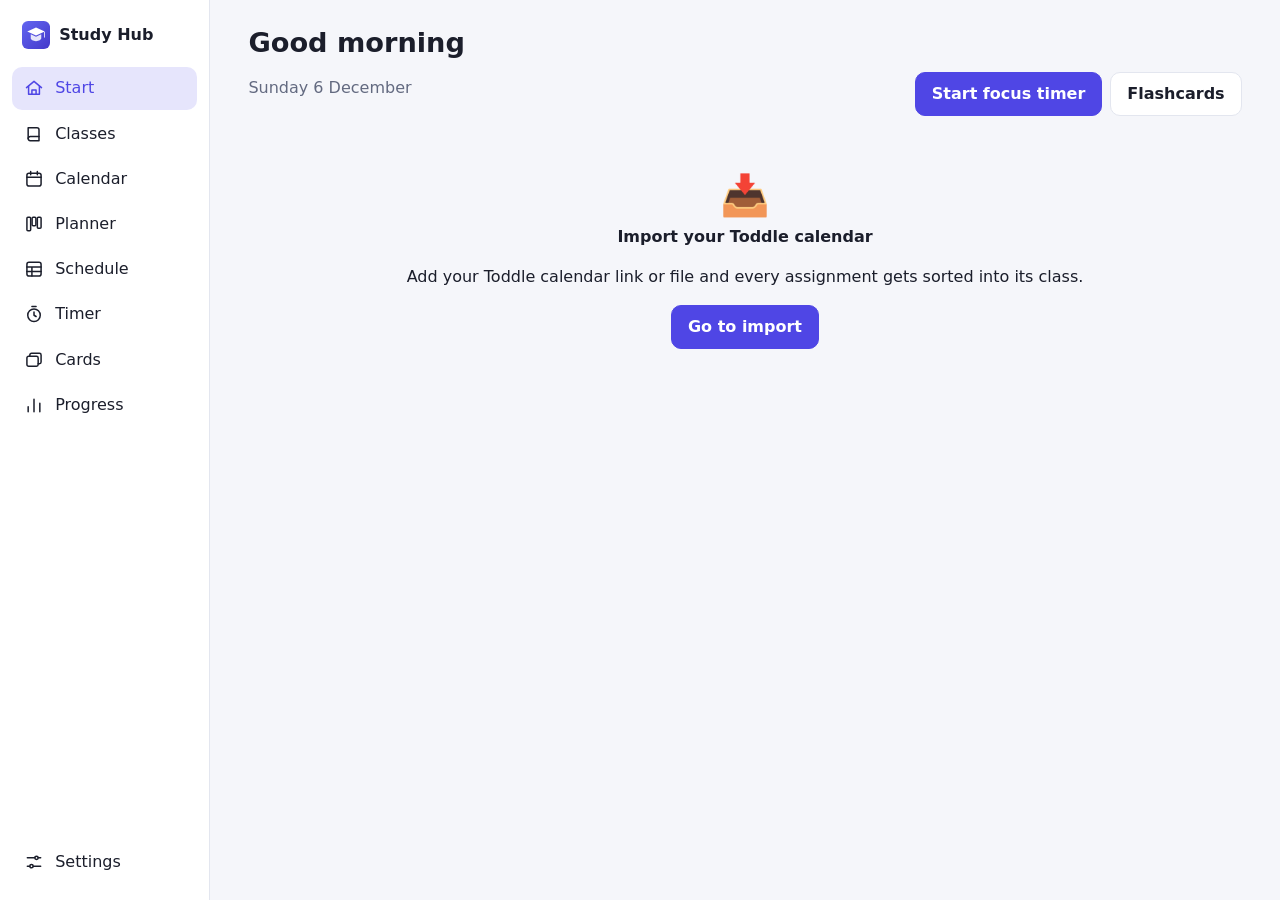
==== commit 1026d545: "Add weekly planner and flashcard study modes Planner: week view, drag/drop and day picker, estimates" ====
--- a/index.html
+++ b/index.html
@@ -18,6 +18,7 @@
     <a href="#/" data-nav="start"><svg viewBox="0 0 24 24" aria-hidden="true"><path d="M3 11.5 12 4l9 7.5"/><path d="M5.5 10v9.5h13V10"/><path d="M9.5 19.5v-5h5v5"/></svg><span>Start</span></a>
     <a href="#/classes" data-nav="classes"><svg viewBox="0 0 24 24" aria-hidden="true"><path d="M5 4.5h10.5A2.5 2.5 0 0 1 18 7v13H7.5A2.5 2.5 0 0 1 5 17.5z"/><path d="M5 17.5A2.5 2.5 0 0 1 7.5 15H18"/></svg><span>Classes</span></a>
     <a href="#/calendar" data-nav="calendar"><svg viewBox="0 0 24 24" aria-hidden="true"><rect x="3.5" y="5" width="17" height="15.5" rx="2.5"/><path d="M3.5 10h17M8 3v4M16 3v4"/></svg><span>Calendar</span></a>
+    <a href="#/planner" data-nav="planner"><svg viewBox="0 0 24 24" aria-hidden="true"><rect x="3.5" y="4" width="4.5" height="16" rx="1.2"/><rect x="9.75" y="4" width="4.5" height="10" rx="1.2"/><rect x="16" y="4" width="4.5" height="13" rx="1.2"/></svg><span>Planner</span></a>
     <a href="#/schedule" data-nav="schedule"><svg viewBox="0 0 24 24" aria-hidden="true"><rect x="3.5" y="4" width="17" height="16.5" rx="2.5"/><path d="M3.5 9.5h17M9.5 9.5v11M3.5 15h17"/></svg><span>Schedule</span></a>
     <a href="#/timer" data-nav="timer"><svg viewBox="0 0 24 24" aria-hidden="true"><circle cx="12" cy="13.5" r="7.5"/><path d="M12 9.5v4l2.5 1.5M9.5 3h5"/></svg><span>Timer</span><b id="nav-timer"></b></a>
     <a href="#/flashcards" data-nav="flashcards"><svg viewBox="0 0 24 24" aria-hidden="true"><rect x="3.5" y="7.5" width="13.5" height="12" rx="2"/><path d="M7 7.5V6a2 2 0 0 1 2-2h9.5a2 2 0 0 1 2 2v8.5a2 2 0 0 1-2 2H17"/></svg><span>Cards</span></a>
--- a/styles.css
+++ b/styles.css
@@ -131,7 +131,7 @@
 @media (max-width: 760px) {
   body { grid-template-columns: 1fr; padding-bottom: 66px; }
   .nav { position: fixed; inset: auto 0 0 0; height: auto; flex-direction: row; justify-content: space-around; padding: .3rem; border-right: 0; border-top: 1px solid var(--line); z-index: 20; gap: 0; }
-  .brand { display: none; } .nav a { flex-direction: column; gap: 0; padding: .3rem .2rem; font-size: .65rem; flex: 1; align-items: center; } .nav a b { margin: 0; position: absolute; transform: translateY(-14px); font-size: .6rem; } .nav-end { margin-top: 0; }
+  .brand { display: none; } .nav { padding: .3rem .1rem; } .nav a { flex-direction: column; gap: .1rem; padding: .3rem 0; font-size: .58rem; flex: 1 1 0; min-width: 0; align-items: center; } .nav a span { max-width: 100%; overflow: hidden; text-overflow: ellipsis; } .nav a b { margin: 0; position: absolute; transform: translateY(-14px); font-size: .6rem; } .nav-end { margin-top: 0; }
   main { padding-top: 1rem; } h1 { font-size: 1.4rem; }
   .cal-cell { min-height: 58px; } .cal-chip { font-size: 0; padding: 0; width: 8px; height: 8px; border-radius: 50%; border: 0; background: var(--c); display: inline-block; margin-right: 2px; } .cal-chips { flex-direction: row; flex-wrap: wrap; } .cal-more { display: none; }
 }
@@ -145,3 +145,41 @@
 
 .narrow { max-width: 760px; }
 .note.info { background: color-mix(in srgb, var(--accent) 8%, transparent); border-left-color: var(--accent); }
+
+/* planner */
+.pweek { display: grid; grid-template-columns: repeat(auto-fill, minmax(190px, 1fr)); gap: .6rem; align-items: start; margin-bottom: 1rem; }
+@media (min-width: 1180px) { .pweek { grid-template-columns: var(--cols, repeat(7, minmax(0, 1fr))); } }
+.pday { background: var(--card); border: 1px solid var(--line); border-radius: var(--radius); padding: .6rem; min-height: 170px; display: flex; flex-direction: column; gap: .4rem; }
+.pday.today { border-color: var(--accent); box-shadow: 0 0 0 1px var(--accent); }
+.pday.weekend { background: color-mix(in srgb, var(--bg) 55%, var(--card)); }
+.pday-head { display: flex; flex-direction: column; gap: .05rem; font-size: .9rem; }
+.over { color: var(--warn); font-weight: 600; }
+[data-drop].drop-on { outline: 2px dashed var(--accent); outline-offset: -2px; background: color-mix(in srgb, var(--accent) 7%, var(--card)); }
+.tray { display: grid; grid-template-columns: repeat(auto-fill, minmax(230px, 1fr)); gap: .5rem; margin: .4rem 0 .6rem; }
+.p-main { flex: 1; min-width: 0; } .p-main summary { cursor: pointer; list-style: none; } .p-main summary::-webkit-details-marker { display: none; }
+.p-edit { padding-top: .5rem; display: flex; flex-direction: column; gap: .4rem; } .p-edit .field { margin: 0; font-size: .75rem; }
+.due-mark { font-size: .72rem; color: var(--muted); border-left: 3px solid var(--bad); padding-left: .4rem; overflow-wrap: anywhere; } .due-mark b { color: var(--bad); }
+
+/* flashcard study modes */
+.quiz { max-width: 640px; margin: 1rem auto; text-align: center; display: flex; flex-direction: column; gap: .8rem; padding: 1.5rem; }
+.quiz input { text-align: center; font-size: 1.1rem; }
+.mc-list { display: grid; gap: .5rem; }
+.mc-opt { justify-content: flex-start; text-align: left; padding: .7rem 1rem; }
+.mc-key { display: inline-grid; place-items: center; width: 1.4rem; height: 1.4rem; border-radius: 6px; background: var(--line); font-size: .75rem; color: var(--muted); flex: none; }
+.mc-opt.right { border-color: var(--good); background: color-mix(in srgb, var(--good) 14%, transparent); }
+.mc-opt.wrong { border-color: var(--bad); background: color-mix(in srgb, var(--bad) 12%, transparent); }
+.mc-opt:disabled { opacity: 1; cursor: default; }
+.verdict { font-weight: 700; font-size: 1.1rem; } .v-correct { color: var(--good); } .v-almost { color: var(--warn); } .v-wrong { color: var(--bad); }
+.answer-cmp { display: grid; grid-template-columns: 1fr 1fr; gap: .8rem; text-align: left; overflow-wrap: anywhere; }
+.answer-cmp .fc-label { display: block; }
+.prev-row { display: flex; justify-content: space-between; gap: 1rem; padding: .25rem 0; border-bottom: 1px solid var(--line); font-size: .85rem; overflow-wrap: anywhere; }
+.study-opts { margin-top: 1rem; }
+@media (max-width: 380px) { .nav a { font-size: .52rem; } }
+.pcard { padding: .5rem .55rem; border: 1px solid var(--line); border-left: 3px solid var(--c, var(--accent)); border-radius: 9px; background: var(--card); cursor: grab; }
+.pcard.is-done { opacity: .55; } .pcard.dragging { opacity: .35; }
+.p-title { display: -webkit-box; -webkit-line-clamp: 3; -webkit-box-orient: vertical; overflow: hidden; font-size: .84rem; line-height: 1.25; font-weight: 600; overflow-wrap: break-word; hyphens: auto; }
+.p-meta { display: flex; align-items: center; gap: .4rem; margin-top: .35rem; min-width: 0; font-size: .72rem; color: var(--muted); }
+.p-meta .check { width: 16px; height: 16px; border-radius: 5px; font-size: .6rem; margin: 0; }
+.p-cls { min-width: 0; overflow: hidden; text-overflow: ellipsis; white-space: nowrap; }
+.p-min { margin-left: auto; white-space: nowrap; }
+.p-flag { display: inline-block; margin-top: .3rem; font-size: .68rem; font-weight: 650; color: var(--warn); }
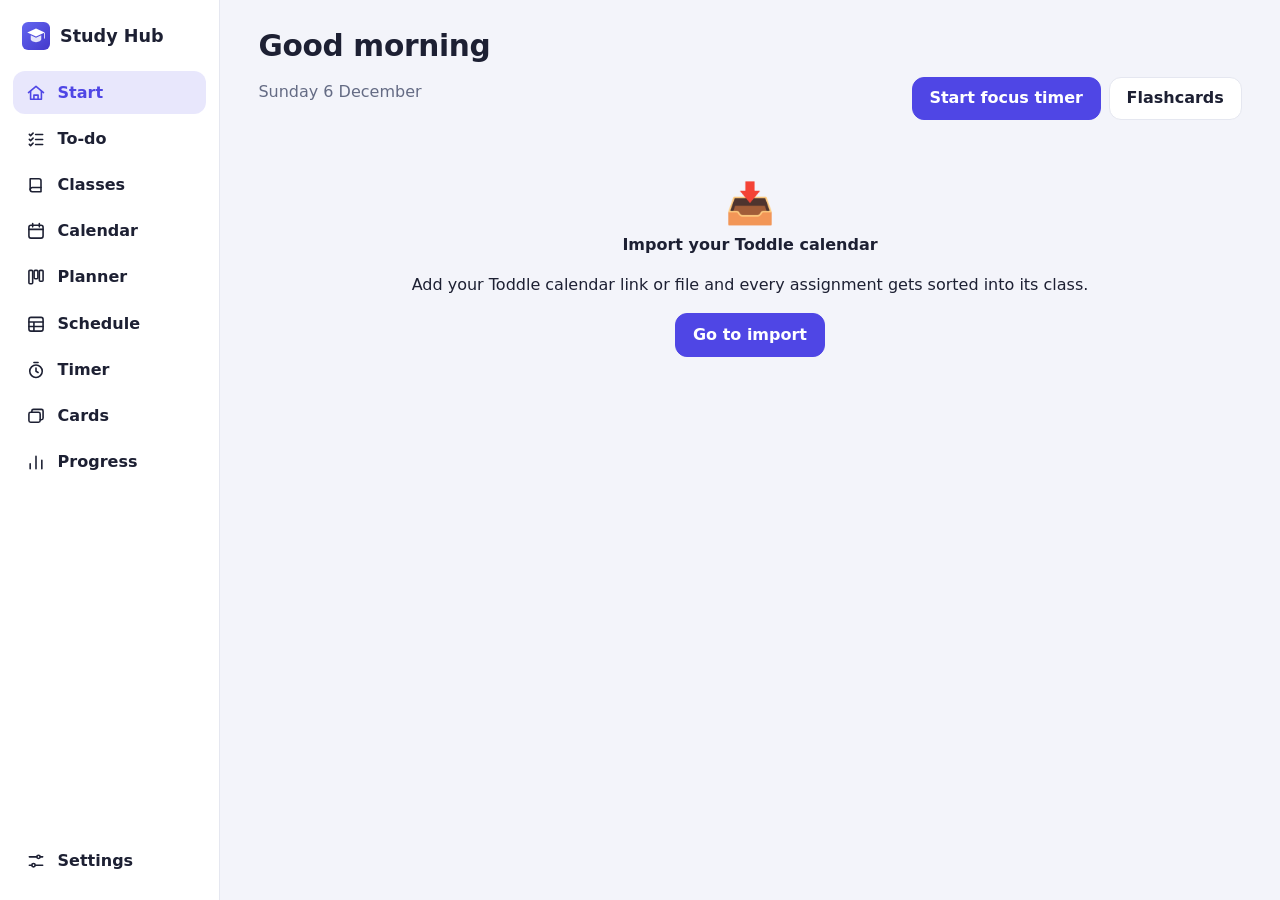
==== commit a9c96bf4: "Review fixes: to-do vs class material, catch-up, task panel, redesign - Each task is a to-do or clas" ====
--- a/index.html
+++ b/index.html
@@ -16,6 +16,7 @@
   <nav class="nav" aria-label="Main">
     <div class="brand"><img src="icon.svg" alt="" width="28" height="28"><span>Study Hub</span></div>
     <a href="#/" data-nav="start"><svg viewBox="0 0 24 24" aria-hidden="true"><path d="M3 11.5 12 4l9 7.5"/><path d="M5.5 10v9.5h13V10"/><path d="M9.5 19.5v-5h5v5"/></svg><span>Start</span></a>
+    <a href="#/todo" data-nav="todo"><svg viewBox="0 0 24 24" aria-hidden="true"><path d="M4 6.5l1.5 1.5L8.5 5M4 12.5l1.5 1.5 3-3M4 18.5l1.5 1.5 3-3"/><path d="M11.5 6.5H20M11.5 12.5H20M11.5 18.5H20"/></svg><span>To-do</span><b id="nav-todo" class="count-badge" hidden></b></a>
     <a href="#/classes" data-nav="classes"><svg viewBox="0 0 24 24" aria-hidden="true"><path d="M5 4.5h10.5A2.5 2.5 0 0 1 18 7v13H7.5A2.5 2.5 0 0 1 5 17.5z"/><path d="M5 17.5A2.5 2.5 0 0 1 7.5 15H18"/></svg><span>Classes</span></a>
     <a href="#/calendar" data-nav="calendar"><svg viewBox="0 0 24 24" aria-hidden="true"><rect x="3.5" y="5" width="17" height="15.5" rx="2.5"/><path d="M3.5 10h17M8 3v4M16 3v4"/></svg><span>Calendar</span></a>
     <a href="#/planner" data-nav="planner"><svg viewBox="0 0 24 24" aria-hidden="true"><rect x="3.5" y="4" width="4.5" height="16" rx="1.2"/><rect x="9.75" y="4" width="4.5" height="10" rx="1.2"/><rect x="16" y="4" width="4.5" height="13" rx="1.2"/></svg><span>Planner</span></a>
@@ -23,9 +24,14 @@
     <a href="#/timer" data-nav="timer"><svg viewBox="0 0 24 24" aria-hidden="true"><circle cx="12" cy="13.5" r="7.5"/><path d="M12 9.5v4l2.5 1.5M9.5 3h5"/></svg><span>Timer</span><b id="nav-timer"></b></a>
     <a href="#/flashcards" data-nav="flashcards"><svg viewBox="0 0 24 24" aria-hidden="true"><rect x="3.5" y="7.5" width="13.5" height="12" rx="2"/><path d="M7 7.5V6a2 2 0 0 1 2-2h9.5a2 2 0 0 1 2 2v8.5a2 2 0 0 1-2 2H17"/></svg><span>Cards</span></a>
     <a href="#/progress" data-nav="progress"><svg viewBox="0 0 24 24" aria-hidden="true"><path d="M5 20v-6M12 20V5M19 20v-10"/></svg><span>Progress</span></a>
+    <div id="sync-chip" class="nav-sync"></div>
     <a href="#/settings" data-nav="settings" class="nav-end"><svg viewBox="0 0 24 24" aria-hidden="true"><path d="M4 7h9M17 7h3M4 17h3M11 17h9"/><circle cx="15" cy="7" r="2"/><circle cx="9" cy="17" r="2"/></svg><span>Settings</span></a>
   </nav>
-  <main id="view" tabindex="-1"></main>
+  <main>
+    <div id="alertbar"></div>
+    <div id="view" tabindex="-1"></div>
+  </main>
+  <div id="drawer"></div>
   <div id="toast" role="status" aria-live="polite"></div>
   <noscript><p style="padding:2rem">This app needs JavaScript.</p></noscript>
   <script type="module" src="js/app.js"></script>
--- a/styles.css
+++ b/styles.css
@@ -1,112 +1,193 @@
+@font-face { font-family: "Nunito"; src: url("fonts/nunito-latin.woff2") format("woff2"); font-weight: 200 1000; font-display: swap; }
+
 :root {
-  --bg: #f5f6fa; --card: #ffffff; --text: #1b1e2b; --muted: #636a80; --line: #e3e6ef;
+  --bg: #f3f4fa; --card: #ffffff; --card-2: #f8f9fd; --text: #1d2033; --muted: #646b84; --line: #e5e7f0;
   --accent: #4f46e5; --good: #059669; --bad: #dc2626; --warn: #b45309;
-  --shadow: none;
-  --radius: 12px;
+  --shadow: 0 1px 2px rgba(22, 27, 66, .04), 0 6px 18px rgba(22, 27, 66, .06);
+  --shadow-lg: 0 10px 40px rgba(22, 27, 66, .18);
+  --radius: 16px;
+  --crit-a: #2563eb; --crit-b: #16a34a; --crit-c: #d97706; --crit-d: #9333ea;
 }
-:root[data-theme="dark"] { --bg: #0f1117; --card: #181b25; --text: #eceef5; --muted: #98a0b8; --line: #2a2f3d; --good: #34d399; --bad: #f87171; --warn: #fbbf24; --shadow: none; }
+:root[data-theme="dark"] { --bg: #0f1117; --card: #181b25; --card-2: #1d2130; --text: #eceef5; --muted: #98a0b8; --line: #2a2f3d; --good: #34d399; --bad: #f87171; --warn: #fbbf24; --shadow: none; --shadow-lg: 0 10px 40px rgba(0, 0, 0, .5); --crit-a: #60a5fa; --crit-b: #4ade80; --crit-c: #fbbf24; --crit-d: #c084fc; }
 @media (prefers-color-scheme: dark) {
-  :root:not([data-theme="light"]) { --bg: #0f1117; --card: #181b25; --text: #eceef5; --muted: #98a0b8; --line: #2a2f3d; --good: #34d399; --bad: #f87171; --warn: #fbbf24; --shadow: none; }
+  :root:not([data-theme="light"]) { --bg: #0f1117; --card: #181b25; --card-2: #1d2130; --text: #eceef5; --muted: #98a0b8; --line: #2a2f3d; --good: #34d399; --bad: #f87171; --warn: #fbbf24; --shadow: none; --shadow-lg: 0 10px 40px rgba(0, 0, 0, .5); --crit-a: #60a5fa; --crit-b: #4ade80; --crit-c: #fbbf24; --crit-d: #c084fc; }
 }
 * { box-sizing: border-box; }
 html { color-scheme: light dark; }
 :root[data-theme="light"] { color-scheme: light; }
 :root[data-theme="dark"] { color-scheme: dark; }
-body { margin: 0; font: 16px/1.5 system-ui, -apple-system, "Segoe UI", Roboto, sans-serif; background: var(--bg); color: var(--text); display: grid; grid-template-columns: 210px 1fr; min-height: 100vh; }
+body { margin: 0; font: 16px/1.5 "Nunito", ui-rounded, system-ui, -apple-system, "Segoe UI", Roboto, sans-serif; background: var(--bg); color: var(--text); display: grid; grid-template-columns: 220px 1fr; min-height: 100vh; -webkit-font-smoothing: antialiased; }
+button, input, select, textarea { font-family: inherit; }
 a { color: var(--accent); }
-h1 { font-size: 1.7rem; margin: .2rem 0 .8rem; line-height: 1.2; }
-h2 { font-size: 1rem; font-weight: 650; margin: 0 0 .6rem; }
-h3 { font-size: 1rem; margin: 0 0 .3rem; }
+h1 { font-size: 1.85rem; font-weight: 800; letter-spacing: -.01em; margin: .2rem 0 .8rem; line-height: 1.2; }
+h2 { font-size: 1.05rem; font-weight: 800; margin: 0 0 .7rem; }
+h3 { font-size: 1rem; font-weight: 750; margin: 0 0 .3rem; }
 .muted { color: var(--muted); } .small { font-size: .85rem; } .late { color: var(--bad); } .hidden { visibility: hidden; }
 .skip { position: absolute; left: -999px; } .skip:focus { left: 8px; top: 8px; z-index: 99; background: var(--card); padding: .5rem; }
 
 /* nav */
-.nav { position: sticky; top: 0; height: 100vh; padding: 1rem .75rem; display: flex; flex-direction: column; gap: 2px; background: var(--card); border-right: 1px solid var(--line); }
-.brand { display: flex; align-items: center; gap: .6rem; font-weight: 700; padding: .3rem .6rem 1rem; }
-.nav a { display: flex; align-items: center; gap: .7rem; padding: .6rem .75rem; border-radius: 10px; color: var(--text); text-decoration: none; font-weight: 500; }
-.nav a svg { width: 20px; height: 20px; flex: none; fill: none; stroke: currentColor; stroke-width: 1.8; stroke-linecap: round; stroke-linejoin: round; }
+.nav { position: sticky; top: 0; height: 100vh; padding: 1.1rem .8rem; display: flex; flex-direction: column; gap: 3px; background: var(--card); border-right: 1px solid var(--line); }
+.brand { display: flex; align-items: center; gap: .6rem; font-weight: 900; font-size: 1.1rem; padding: .3rem .6rem 1.1rem; }
+.nav a { display: flex; align-items: center; gap: .75rem; padding: .6rem .8rem; border-radius: 12px; color: var(--text); text-decoration: none; font-weight: 650; }
+.nav a svg { width: 20px; height: 20px; flex: none; fill: none; stroke: currentColor; stroke-width: 1.9; stroke-linecap: round; stroke-linejoin: round; }
 .nav a:hover { background: var(--bg); }
-.nav a.active { background: color-mix(in srgb, var(--accent) 14%, transparent); color: var(--accent); }
-.nav a b { margin-left: auto; font: 600 .8rem/1 ui-monospace, monospace; color: var(--accent); }
-.nav-end { margin-top: auto; }
-main { padding: 1.5rem clamp(1rem, 3vw, 2.5rem) 3rem; max-width: 1150px; width: 100%; outline: none; }
+.nav a.active { background: color-mix(in srgb, var(--accent) 13%, transparent); color: var(--accent); }
+.nav a b { margin-left: auto; font: 700 .8rem/1 ui-monospace, monospace; color: var(--accent); }
+.nav-end { margin-top: 0; }
+.nav-sync { margin-top: auto; padding: 0 .25rem .4rem; min-height: 2rem; }
+main { padding: 1.6rem clamp(1rem, 3vw, 2.6rem) 3rem; max-width: 1180px; width: 100%; }
+#view { outline: none; }
 
 /* layout bits */
-.grid { display: grid; gap: 1rem; margin-bottom: 1rem; }
+.grid { display: grid; gap: 1.1rem; margin-bottom: 1.1rem; }
 .grid.stats { grid-template-columns: repeat(auto-fit, minmax(150px, 1fr)); }
 .grid.two { grid-template-columns: minmax(0, 3fr) minmax(0, 2fr); align-items: start; }
 .grid.classes, .grid.decks { grid-template-columns: repeat(auto-fill, minmax(250px, 1fr)); }
-.card { background: var(--card); border: 1px solid var(--line); border-radius: var(--radius); padding: 1rem 1.1rem; box-shadow: var(--shadow); margin-bottom: 1rem; }
+.card { background: var(--card); border: 1px solid var(--line); border-radius: var(--radius); padding: 1.1rem 1.25rem; box-shadow: var(--shadow); margin-bottom: 1.1rem; }
 .grid > .card { margin-bottom: 0; }
-.page-head { display: flex; justify-content: space-between; align-items: flex-end; gap: 1rem; flex-wrap: wrap; margin-bottom: .6rem; }
+.page-head { display: flex; justify-content: space-between; align-items: flex-end; gap: 1rem; flex-wrap: wrap; margin-bottom: .8rem; }
 .page-head h1 { margin-bottom: .1rem; }
-.sec-head { display: flex; justify-content: space-between; align-items: center; }
+.sec-head { display: flex; justify-content: space-between; align-items: center; gap: .5rem; }
 .row { display: flex; gap: .5rem; flex-wrap: wrap; align-items: center; } .row.nowrap { flex-wrap: nowrap; } .center { justify-content: center; }
-.stat { text-align: left; } .stat-num { font-size: 1.75rem; font-weight: 700; line-height: 1.1; } .stat-num small { font-size: .9rem; font-weight: 500; color: var(--muted); margin-left: 2px; }
+.stat { text-align: left; } .stat-num { font-size: 1.8rem; font-weight: 800; line-height: 1.1; } .stat-num small { font-size: .9rem; font-weight: 600; color: var(--muted); margin-left: 2px; }
 .stat.warn .stat-num { color: var(--bad); }
+.lede { font-size: 1.05rem; margin: -.2rem 0 1.2rem; color: var(--muted); } .lede b { color: var(--text); } .lede a, .lede .linkbtn { font-weight: 700; }
+.back { display: inline-block; margin-bottom: .5rem; }
 
 /* buttons & forms */
-.btn { font: inherit; font-weight: 600; padding: .55rem 1rem; border-radius: 10px; border: 1px solid var(--line); background: var(--card); color: var(--text); cursor: pointer; text-decoration: none; display: inline-flex; align-items: center; gap: .4rem; }
+.btn { font: inherit; font-weight: 700; padding: .55rem 1.05rem; border-radius: 12px; border: 1px solid var(--line); background: var(--card); color: var(--text); cursor: pointer; text-decoration: none; display: inline-flex; align-items: center; gap: .4rem; }
 .btn:hover:not(:disabled) { border-color: var(--accent); }
 .btn:disabled { opacity: .45; cursor: not-allowed; }
 .btn.primary { background: var(--accent); border-color: var(--accent); color: #fff; }
-.btn.danger { color: var(--bad); }
-.btn.small { padding: .3rem .7rem; font-size: .85rem; } .btn.big { font-size: 1.15rem; padding: .8rem 2.2rem; }
+.btn.primary:hover:not(:disabled) { filter: brightness(1.08); }
+.btn.danger { color: var(--bad); } .btn.danger-solid { background: var(--bad); border-color: var(--bad); color: #fff; }
+.btn.small { padding: .32rem .75rem; font-size: .85rem; border-radius: 10px; } .btn.big { font-size: 1.15rem; padding: .8rem 2.2rem; }
+.icon-btn { border: 0; background: var(--card-2); color: var(--muted); width: 2.2rem; height: 2.2rem; border-radius: 50%; font-size: 1.4rem; line-height: 1; cursor: pointer; } .icon-btn:hover { color: var(--text); }
 :focus-visible { outline: 3px solid color-mix(in srgb, var(--accent) 60%, transparent); outline-offset: 2px; }
-input, select, textarea { font: inherit; padding: .5rem .65rem; border-radius: 10px; border: 1px solid var(--line); background: var(--bg); color: var(--text); width: 100%; }
+input, select, textarea { font: inherit; padding: .5rem .7rem; border-radius: 12px; border: 1px solid var(--line); background: var(--card-2); color: var(--text); width: 100%; }
 textarea { resize: vertical; }
-.field { display: flex; flex-direction: column; gap: .25rem; font-weight: 600; font-size: .9rem; margin-bottom: .8rem; } .field .muted { font-weight: 400; }
+.field { display: flex; flex-direction: column; gap: .25rem; font-weight: 700; font-size: .9rem; margin-bottom: .8rem; } .field .muted { font-weight: 500; }
 .field.grow, .grow { flex: 1 1 200px; } .center-field { max-width: 260px; margin: 1rem auto 0; }
 .form-row { display: flex; gap: .8rem; flex-wrap: wrap; align-items: flex-end; } .form-row .field { flex: 1 1 140px; }
 .form-card { margin-top: 1rem; }
 .check-row { display: flex; gap: .6rem; align-items: center; margin: .4rem 0; } .check-row input { width: auto; }
 .swatch { width: 34px; height: 34px; border-radius: 50%; border: 3px solid var(--card); box-shadow: 0 0 0 1px var(--line); cursor: pointer; } .swatch.active { box-shadow: 0 0 0 3px var(--text); }
-.note { background: color-mix(in srgb, var(--warn) 12%, transparent); border-left: 4px solid var(--warn); padding: .7rem .9rem; border-radius: 8px; margin: 1rem 0; font-size: .9rem; }
-.chip { font: inherit; font-size: .85rem; padding: .3rem .8rem; border-radius: 99px; border: 1px solid var(--line); background: var(--card); color: var(--text); cursor: pointer; } .chip.active { background: var(--accent); border-color: var(--accent); color: #fff; }
+.swatches { display: grid; grid-template-columns: repeat(6, 34px); gap: .35rem; padding: .6rem; min-width: 0; }
+.note { background: color-mix(in srgb, var(--warn) 12%, transparent); border-left: 4px solid var(--warn); padding: .7rem .9rem; border-radius: 10px; margin: 1rem 0; font-size: .92rem; }
+.chip { font: inherit; font-size: .85rem; font-weight: 650; padding: .3rem .85rem; border-radius: 99px; border: 1px solid var(--line); background: var(--card); color: var(--text); cursor: pointer; } .chip.active { background: var(--accent); border-color: var(--accent); color: #fff; }
 .filters { display: flex; gap: .6rem; flex-wrap: wrap; align-items: center; margin: .5rem 0 1rem; } .filters select, .filters input { width: auto; flex: 1 1 140px; max-width: 220px; }
-.tabs { display: flex; gap: .3rem; justify-content: center; margin-bottom: 1rem; flex-wrap: wrap; } .tab { font: inherit; border: 0; background: transparent; color: var(--muted); padding: .4rem .9rem; border-radius: 99px; cursor: pointer; font-weight: 600; } .tab.active { background: color-mix(in srgb, var(--accent) 15%, transparent); color: var(--accent); }
+.tabs { display: flex; gap: .3rem; justify-content: center; margin-bottom: 1rem; flex-wrap: wrap; } .tabs.left { justify-content: flex-start; border-bottom: 1px solid var(--line); gap: .2rem; }
+.tab { font: inherit; border: 0; background: transparent; color: var(--muted); padding: .4rem .9rem; border-radius: 99px; cursor: pointer; font-weight: 700; text-decoration: none; } .tab.active { background: color-mix(in srgb, var(--accent) 15%, transparent); color: var(--accent); }
+.tabs.left .tab { border-radius: 0; padding: .55rem .9rem; border-bottom: 3px solid transparent; margin-bottom: -1px; } .tabs.left .tab.active { background: none; border-bottom-color: var(--accent); }
+.tab-hot .count { color: var(--bad); font-weight: 800; }
+.seg { display: inline-flex; background: var(--card-2); border: 1px solid var(--line); border-radius: 12px; padding: 3px; gap: 2px; }
+.seg-btn { font: inherit; font-size: .85rem; font-weight: 700; border: 0; background: transparent; color: var(--muted); padding: .3rem .8rem; border-radius: 9px; cursor: pointer; }
+.seg-btn.on { background: var(--card); color: var(--text); box-shadow: 0 1px 3px rgba(0, 0, 0, .12); }
 
 /* rows */
-.day-h { margin: 1.1rem 0 .35rem; font-size: .78rem; font-weight: 650; color: var(--muted); text-transform: uppercase; letter-spacing: .06em; } .day-h:first-child { margin-top: 0; }
+.day-h { margin: 1.2rem 0 .4rem; font-size: .78rem; font-weight: 800; color: var(--muted); text-transform: uppercase; letter-spacing: .06em; display: flex; align-items: center; gap: .35rem; } .day-h:first-child { margin-top: 0; }
 .card > .day-h:first-of-type { margin-top: .2rem; }
-.count { font-weight: 500; color: var(--muted); font-size: .85rem; margin-left: .25rem; }
+.count { font-weight: 600; color: var(--muted); font-size: .85rem; margin-left: .25rem; text-transform: none; letter-spacing: 0; }
 .card.flush { padding-top: .1rem; padding-bottom: .1rem; }
 .list > :last-child { border-bottom: 0; }
-.trow { display: flex; gap: .8rem; padding: .7rem 0; border-bottom: 1px solid var(--line); align-items: flex-start; }
+.trow { display: flex; gap: .8rem; padding: .65rem 0; border-bottom: 1px solid var(--line); align-items: flex-start; }
 .trow.is-done .task-title { color: var(--muted); text-decoration: line-through; }
-.check { flex: none; width: 22px; height: 22px; border-radius: 7px; border: 1.5px solid var(--muted); background: transparent; color: #fff; font-weight: 800; font-size: .8rem; cursor: pointer; display: grid; place-items: center; margin-top: 1px; padding: 0; } .check:hover { border-color: var(--accent); } .check[aria-pressed="true"] { background: var(--good); border-color: var(--good); }
-.task-main { flex: 1; min-width: 0; } .task-main summary { cursor: pointer; list-style: none; } .task-main summary::-webkit-details-marker { display: none; }
-.task-title { font-weight: 600; overflow-wrap: anywhere; display: block; }
-.task-meta { display: flex; gap: .2rem .75rem; flex-wrap: wrap; align-items: center; font-size: .82rem; color: var(--muted); margin-top: .15rem; } .due.late { color: var(--bad); }
-.task-detail { padding: .6rem 0 .2rem; } .desc { white-space: pre-wrap; overflow-wrap: anywhere; margin: 0 0 .5rem; font-size: .92rem; max-height: 14rem; overflow: auto; }
-.tag { font-size: .7rem; font-weight: 650; padding: .08rem .45rem; border-radius: 5px; background: var(--line); color: var(--muted); }
+.trow.is-mat .task-title { color: var(--muted); font-weight: 600; }
+.check { flex: none; width: 22px; height: 22px; border-radius: 7px; border: 1.8px solid var(--muted); background: transparent; color: #fff; font-weight: 800; font-size: .8rem; cursor: pointer; display: grid; place-items: center; margin-top: 2px; padding: 0; } .check:hover { border-color: var(--accent); } .check[aria-pressed="true"] { background: var(--good); border-color: var(--good); }
+.mat-lead { flex: none; width: 22px; height: 22px; display: grid; place-items: center; color: var(--muted); margin-top: 2px; }
+.ico { width: 18px; height: 18px; fill: none; stroke: currentColor; stroke-width: 1.8; stroke-linecap: round; stroke-linejoin: round; flex: none; }
+.task-main { flex: 1; min-width: 0; }
+.task-open { font: inherit; color: inherit; text-align: left; background: none; border: 0; padding: 0; cursor: pointer; display: block; width: 100%; }
+.task-open:hover .task-title, .task-open.task-title:hover { color: var(--accent); }
+.linkish { font-weight: 700; }
+.task-title { font-weight: 700; overflow-wrap: anywhere; display: block; }
+.task-meta { display: flex; gap: .25rem .75rem; flex-wrap: wrap; align-items: center; font-size: .82rem; color: var(--muted); margin-top: .15rem; } .due.late { color: var(--bad); font-weight: 650; }
+.res-count { display: inline-flex; align-items: center; gap: .15rem; } .res-count .ico { width: 14px; height: 14px; }
+.tag { font-size: .7rem; font-weight: 800; padding: .08rem .5rem; border-radius: 6px; background: var(--line); color: var(--muted); }
 .t-summ { background: color-mix(in srgb, var(--bad) 13%, transparent); color: var(--bad); } .t-form { background: color-mix(in srgb, var(--warn) 16%, transparent); color: var(--warn); } .t-quick { background: color-mix(in srgb, var(--good) 15%, transparent); color: var(--good); }
-.class-label { display: inline-flex; align-items: center; gap: .35rem; color: var(--muted); text-decoration: none; } .class-label:hover { color: var(--text); }
-.dot { width: 8px; height: 8px; border-radius: 50%; background: var(--c, var(--muted)); flex: none; display: inline-block; }
-.ev-dot { flex: none; width: 22px; height: 22px; position: relative; } .ev-dot::after { content: ""; position: absolute; inset: 7px; border-radius: 50%; background: var(--muted); opacity: .5; }
-.mini-row { display: flex; justify-content: space-between; align-items: flex-start; gap: 1rem; padding: .6rem 0; border-bottom: 1px solid var(--line); text-decoration: none; color: var(--text); } .mini-row:last-child { border-bottom: 0; } .mini-row:hover .mini-title { color: var(--accent); }
-.mini-row > span:first-child { display: flex; flex-direction: column; min-width: 0; } .mini-title { font-weight: 600; overflow-wrap: anywhere; } .mini-date { text-align: right; font-size: .82rem; color: var(--muted); white-space: nowrap; }
-.linkbtn { font: inherit; background: none; border: 0; padding: 0; color: var(--accent); text-decoration: underline; cursor: pointer; }
-
-/* classes, decks */
-.class-card, .deck { text-decoration: none; color: var(--text); border-top: 5px solid var(--c); display: block; transition: transform .1s; } .class-card:hover, .deck:hover { transform: translateY(-2px); }
-.cc-top { display: flex; justify-content: space-between; gap: .5rem; align-items: baseline; } .cc-nums { display: flex; gap: .8rem; margin: .4rem 0; font-size: .9rem; }
-.class-head { border-left: 6px solid var(--c); padding-left: .8rem; margin-top: .4rem; }
+.t-mat { background: transparent; border: 1px dashed var(--line); }
+.crit { display: inline-grid; place-items: center; min-width: 1.35rem; height: 1.35rem; padding: 0 .25rem; border-radius: 7px; font-size: .72rem; font-weight: 900; color: #fff; background: var(--muted); }
+.crit-A { background: var(--crit-a); } .crit-B { background: var(--crit-b); } .crit-C { background: var(--crit-c); } .crit-D { background: var(--crit-d); }
+.task-meta .crit + .crit { margin-left: -.55rem; }
+.class-label { display: inline-flex; align-items: center; gap: .35rem; color: var(--muted); text-decoration: none; font-weight: 650; } a.class-label:hover { color: var(--text); }
+.dot { width: 9px; height: 9px; border-radius: 50%; background: var(--c, var(--muted)); flex: none; display: inline-block; }
+.ev-dot { flex: none; width: 22px; height: 22px; position: relative; } .ev-dot::after { content: ""; position: absolute; inset: 7px; border-radius: 50%; background: var(--accent); opacity: .5; } .ev-dot.off::after { background: var(--muted); }
+.mini-row { display: flex; justify-content: space-between; align-items: flex-start; gap: 1rem; padding: .6rem 0; border-bottom: 1px solid var(--line); text-decoration: none; color: var(--text); width: 100%; } .mini-row:last-child { border-bottom: 0; } .mini-row:hover .mini-title { color: var(--accent); }
+.mini-row > span:first-child { display: flex; flex-direction: column; min-width: 0; } .mini-title { font-weight: 700; overflow-wrap: anywhere; } .mini-date { text-align: right; font-size: .82rem; color: var(--muted); white-space: nowrap; }
+.linkbtn { font: inherit; background: none; border: 0; padding: 0; color: var(--accent); text-decoration: underline; cursor: pointer; text-align: left; }
+.pad { padding: 1rem 0; }
+
+/* start */
+.hero { border-top: 5px solid var(--c); }
+.hero-label { font-size: .75rem; font-weight: 800; text-transform: uppercase; letter-spacing: .07em; color: var(--muted); }
+.hero-title { font-size: 1.25rem; font-weight: 800; margin: .25rem 0 .3rem; line-height: 1.3; }
+.hero-count { display: flex; align-items: baseline; gap: .45rem; flex-wrap: wrap; margin: .8rem 0 .2rem; } .hero-count b { font-size: 2.4rem; line-height: 1; color: var(--c); font-weight: 900; } .hero-count span { font-weight: 700; } .hero-count .muted { font-weight: 500; width: 100%; font-size: .9rem; }
+.hero-rest { margin-top: .8rem; border-top: 1px solid var(--line); }
+.crunch { border-left: 4px solid var(--warn); } .crunch-row { padding: .4rem 0; }
+.catchup { display: flex; gap: 1rem 1.5rem; align-items: center; justify-content: space-between; flex-wrap: wrap; background: color-mix(in srgb, var(--accent) 7%, var(--card)); border-color: color-mix(in srgb, var(--accent) 30%, var(--line)); }
+.catchup > div:first-child { flex: 1 1 320px; } .catchup h2 { margin-bottom: .25rem; } .catchup p { margin: 0; }
+
+/* classes */
+.class-card, .deck { text-decoration: none; color: var(--text); display: block; transition: transform .12s, box-shadow .12s; }
+.class-card:hover, .deck:hover { transform: translateY(-2px); box-shadow: var(--shadow-lg); }
+.deck { border-top: 5px solid var(--c); }
+.class-card { padding: 0; overflow: hidden; }
+.cc-banner { height: 78px; position: relative; background: linear-gradient(135deg, var(--c), color-mix(in srgb, var(--c) 55%, #fff)); }
+.cc-banner::after { content: ""; position: absolute; inset: 0; background: radial-gradient(circle at 85% 20%, rgba(255, 255, 255, .35) 0 18%, transparent 19%), radial-gradient(circle at 70% 110%, rgba(255, 255, 255, .2) 0 30%, transparent 31%); }
+.cc-icon { position: absolute; left: 1.1rem; bottom: -22px; width: 48px; height: 48px; border-radius: 14px; background: var(--card); display: grid; place-items: center; font-size: 1.5rem; box-shadow: var(--shadow); z-index: 1; }
+.cc-icon.big { position: static; width: 64px; height: 64px; font-size: 2rem; border-radius: 18px; flex: none; background: color-mix(in srgb, var(--c) 18%, var(--card)); box-shadow: none; }
+.cc-code { position: absolute; right: .8rem; top: .6rem; color: #fff; font-size: .78rem; font-weight: 800; background: rgba(0, 0, 0, .18); padding: .1rem .5rem; border-radius: 99px; z-index: 1; }
+.cc-body { padding: 1.9rem 1.2rem 1.1rem; }
+.cc-body h3 { font-size: 1.08rem; margin: 0; }
+.cc-nums { display: flex; gap: .8rem; margin: .5rem 0 .3rem; font-size: .9rem; flex-wrap: wrap; }
+.cc-next { margin-top: .3rem; }
+.class-hero { display: flex; gap: 1rem; align-items: center; flex-wrap: wrap; padding: 1rem 1.2rem; margin-bottom: 1.1rem; border-radius: var(--radius); background: linear-gradient(120deg, color-mix(in srgb, var(--c) 16%, var(--card)), var(--card) 70%); border: 1px solid var(--line); border-left: 6px solid var(--c); }
+.class-hero h1 { margin: 0; }
+.crit-grid { display: grid; grid-template-columns: repeat(auto-fit, minmax(170px, 1fr)); gap: .6rem; }
+.crit-box { display: flex; gap: .6rem; align-items: flex-start; padding: .6rem .7rem; border-radius: 12px; background: var(--card-2); } .crit-box .crit { width: 1.9rem; height: 1.9rem; font-size: .95rem; flex: none; } .crit-box.none { opacity: .6; } .crit-box.none .crit { background: var(--muted); }
 .bar { display: flex; height: 9px; border-radius: 99px; background: var(--line); overflow: hidden; margin: .4rem 0; } .bar span { display: block; height: 100%; }
-.deck-foot { display: flex; justify-content: space-between; margin-top: .8rem; font-size: .9rem; } .due-pill { background: var(--accent); color: #fff; border-radius: 99px; padding: 0 .6rem; font-size: .8rem; font-weight: 700; }
+.deck-foot { display: flex; justify-content: space-between; margin-top: .8rem; font-size: .9rem; } .due-pill { background: var(--accent); color: #fff; border-radius: 99px; padding: 0 .6rem; font-size: .8rem; font-weight: 800; }
 .empty { text-align: center; padding: 2.5rem 1rem; } .empty-icon { font-size: 2.5rem; }
-
-/* calendar */
-.cal { display: grid; grid-template-columns: repeat(7, minmax(0, 1fr)); gap: 2px; margin-bottom: 1rem; background: var(--line); border: 1px solid var(--line); border-radius: var(--radius); overflow: hidden; }
-.cal-dow { background: var(--card); text-align: center; font-size: .8rem; font-weight: 700; color: var(--muted); padding: .4rem 0; }
-.cal-cell { background: var(--card); border: 0; padding: .3rem; min-height: 96px; text-align: left; font: inherit; color: var(--text); cursor: pointer; display: flex; flex-direction: column; gap: 2px; overflow: hidden; }
-.cal-cell.other { background: color-mix(in srgb, var(--bg) 70%, var(--card)); color: var(--muted); } .cal-cell:hover { background: color-mix(in srgb, var(--accent) 7%, var(--card)); }
+.matrix { width: 100%; border-collapse: collapse; font-size: .92rem; } .matrix th, .matrix td { padding: .4rem .3rem; border-bottom: 1px solid var(--line); text-align: center; } .matrix th:first-child { text-align: left; font-weight: 650; } .matrix th a { color: var(--text); text-decoration: none; display: inline-flex; gap: .4rem; align-items: center; } .matrix td { font-weight: 800; } .matrix td.zero { color: var(--muted); font-weight: 500; } .matrix tr:last-child > * { border-bottom: 0; }
+
+/* calendar: month */
+.cal { display: grid; grid-template-columns: repeat(7, minmax(0, 1fr)); gap: 1px; margin-bottom: .6rem; background: var(--line); border: 1px solid var(--line); border-radius: var(--radius); overflow: hidden; box-shadow: var(--shadow); }
+.cal-dow { background: var(--card); text-align: center; font-size: .78rem; font-weight: 800; color: var(--muted); padding: .45rem 0; text-transform: uppercase; letter-spacing: .05em; }
+.cal-cell { background: var(--card); border: 0; padding: .3rem 0; min-height: 104px; text-align: left; font: inherit; color: var(--text); cursor: pointer; display: flex; flex-direction: column; gap: 2px; overflow: hidden; }
+.cal-cell > .cal-num, .cal-cell > .cal-chips, .cal-cell > .cal-more { margin: 0 .3rem; }
+.cal-cell.other { background: color-mix(in srgb, var(--bg) 70%, var(--card)); color: var(--muted); } .cal-cell:hover { background: color-mix(in srgb, var(--accent) 6%, var(--card)); }
+.cal-cell.is-off { background: repeating-linear-gradient(135deg, var(--card) 0 8px, color-mix(in srgb, var(--muted) 7%, var(--card)) 8px 9px); }
 .cal-cell.selected { outline: 2px solid var(--accent); outline-offset: -2px; } .cal-cell.today .cal-num { background: var(--accent); color: #fff; }
-.cal-num { font-size: .8rem; font-weight: 700; width: 1.6rem; height: 1.6rem; display: grid; place-items: center; border-radius: 50%; }
-.cal-chip { font-size: .7rem; line-height: 1.25; padding: 1px 5px; border-radius: 4px; background: color-mix(in srgb, var(--c) 18%, transparent); border-left: 3px solid var(--c); white-space: nowrap; overflow: hidden; text-overflow: ellipsis; } .cal-chip.is-done { text-decoration: line-through; opacity: .55; }
-
+.cal-num { font-size: .8rem; font-weight: 800; width: 1.6rem; height: 1.6rem; display: grid; place-items: center; border-radius: 50%; }
+.cal-chip { font-size: .7rem; font-weight: 650; line-height: 1.3; padding: 1px 6px; border-radius: 5px; background: color-mix(in srgb, var(--c) 16%, transparent); border-left: 3px solid var(--c); white-space: nowrap; overflow: hidden; text-overflow: ellipsis; color: var(--text); font-family: inherit; border-top: 0; border-right: 0; border-bottom: 0; text-align: left; }
+.cal-chip.strong { background: var(--c); color: #fff; font-weight: 800; border-left-color: color-mix(in srgb, var(--c) 70%, #000); }
+.cal-chip.formative { background: color-mix(in srgb, var(--c) 32%, transparent); font-weight: 800; }
+.cal-chip.mat { background: transparent; border-left-style: dotted; color: var(--muted); }
+.cal-chip.ev { border-left-style: dashed; }
+.cal-chip.is-done { text-decoration: line-through; opacity: .5; }
+.cal-band { display: block; font-size: .68rem; font-weight: 800; line-height: 1.5; padding: 0 .4rem; background: color-mix(in srgb, var(--accent) 22%, var(--card)); color: var(--text); white-space: nowrap; overflow: hidden; text-overflow: ellipsis; border: 0; font-family: inherit; text-align: left; }
+.cal-band.off { background: color-mix(in srgb, var(--muted) 24%, var(--card)); }
+.cal-band.b-start { margin-left: .3rem; border-top-left-radius: 6px; border-bottom-left-radius: 6px; } .cal-band.b-end { margin-right: .3rem; border-top-right-radius: 6px; border-bottom-right-radius: 6px; }
 .cal-chips { display: flex; flex-direction: column; gap: 2px; min-width: 0; }
-.cal-more { font-size: .7rem; color: var(--muted); } .cal-title { min-width: 9.5rem; text-align: center; }
+.cal-more { font-size: .7rem; color: var(--muted); font-weight: 700; } .cal-title { min-width: 9.5rem; text-align: center; }
+.cal-key { display: flex; flex-wrap: wrap; gap: .5rem; align-items: center; margin: 0 0 1.1rem; } .cal-key .cal-chip, .cal-key .cal-band { display: inline-block; margin: 0; }
+
+/* calendar: week */
+.wk-scroll { overflow-x: auto; margin-bottom: .6rem; border: 1px solid var(--line); border-radius: var(--radius); background: var(--card); box-shadow: var(--shadow); }
+.wk { display: grid; grid-template-columns: 3.6rem repeat(7, minmax(110px, 1fr)); min-width: 820px; }
+.wk-corner { border-bottom: 1px solid var(--line); padding: .3rem; font-size: .7rem; display: flex; align-items: flex-end; }
+.wk-head { border: 0; border-bottom: 1px solid var(--line); border-left: 1px solid var(--line); background: var(--card); color: var(--muted); font: inherit; padding: .45rem; display: flex; gap: .4rem; align-items: baseline; justify-content: center; cursor: pointer; }
+.wk-head b { color: var(--text); font-size: 1.15rem; } .wk-head.today b { background: var(--accent); color: #fff; border-radius: 99px; padding: 0 .45rem; } .wk-head.selected { background: color-mix(in srgb, var(--accent) 7%, var(--card)); }
+.wk-allday { border-left: 1px solid var(--line); border-bottom: 1px solid var(--line); padding: .25rem; display: flex; flex-direction: column; gap: 2px; min-height: 1.8rem; min-width: 0; }
+.wk-allday .cal-band { margin: 0; border-radius: 6px; cursor: pointer; }
+.wk-allday .cal-chip { cursor: pointer; }
+.wk-times { position: relative; } .wk-times span { position: absolute; right: .4rem; transform: translateY(-50%); font-size: .7rem; color: var(--muted); } .wk-times span:first-child { transform: none; }
+.wk-col { position: relative; border-left: 1px solid var(--line); } .wk-col.today { background: color-mix(in srgb, var(--accent) 4%, transparent); }
+.wk-line { position: absolute; left: 0; right: 0; border-top: 1px solid var(--line); opacity: .7; }
+.wk-lesson { position: absolute; left: 0; right: 0; background: color-mix(in srgb, var(--c) 9%, transparent); border-top: 1px solid color-mix(in srgb, var(--c) 30%, transparent); font-size: .65rem; color: var(--muted); padding: 1px 4px; overflow: hidden; }
+.wk-item { position: absolute; font: inherit; font-size: .72rem; line-height: 1.25; text-align: left; padding: 2px 5px; border-radius: 6px; border: 0; border-left: 3px solid var(--c); background: color-mix(in srgb, var(--c) 18%, var(--card)); color: var(--text); overflow: hidden; cursor: pointer; z-index: 1; box-shadow: 0 1px 2px rgba(0, 0, 0, .08); }
+.wk-item.strong { background: var(--c); color: #fff; font-weight: 800; } .wk-item.is-done { opacity: .5; text-decoration: line-through; } .wk-item.mat { background: var(--card); border-left-style: dotted; color: var(--muted); }
+.wk-item:hover { z-index: 2; box-shadow: var(--shadow-lg); }
 
 /* timer */
 .timer-wrap { max-width: 460px; margin: 0 auto 1rem; text-align: center; }
@@ -114,28 +195,56 @@
 .ring-text { position: absolute; inset: 0; display: grid; place-content: center; } .time-big { font: 700 3.2rem/1 ui-monospace, "SF Mono", Menlo, monospace; }
 
 /* progress */
-.prog-row { margin-bottom: .9rem; } .prog-name { display: flex; justify-content: space-between; gap: .5rem; font-weight: 600; } .prog-name a { color: var(--text); text-decoration: none; }
+.prog-row { margin-bottom: .9rem; } .prog-name { display: flex; justify-content: space-between; gap: .5rem; font-weight: 700; } .prog-name a { color: var(--text); text-decoration: none; }
 .key { display: inline-block; width: 10px; height: 10px; border-radius: 3px; margin: 0 4px 0 8px; }
-.chart { display: flex; gap: 4px; align-items: flex-end; height: 140px; margin: .5rem 0; } .col { flex: 1; height: 100%; display: flex; flex-direction: column; justify-content: flex-end; align-items: center; } .col-bar { width: 100%; background: var(--accent); border-radius: 4px 4px 0 0; min-height: 2px; } .col-lab { font-size: .65rem; color: var(--muted); margin-top: 2px; }
+.chart { display: flex; gap: 4px; align-items: flex-end; height: 140px; margin: .5rem 0; } .col { flex: 1; height: 100%; display: flex; flex-direction: column; justify-content: flex-end; align-items: center; } .col-bar { width: 100%; background: var(--accent); border-radius: 5px 5px 0 0; min-height: 2px; } .col-lab { font-size: .65rem; color: var(--muted); margin-top: 2px; }
 
 /* flashcards */
-.flashcard { display: flex; flex-direction: column; justify-content: center; align-items: center; gap: .6rem; width: 100%; min-height: 280px; padding: 2rem; margin: 1rem 0; border-radius: 20px; border: 2px solid var(--line); background: var(--card); color: var(--text); font: inherit; cursor: pointer; box-shadow: var(--shadow); } .flashcard.flipped { border-color: var(--accent); background: color-mix(in srgb, var(--accent) 6%, var(--card)); }
-.fc-label { font-size: .75rem; text-transform: uppercase; letter-spacing: .1em; color: var(--muted); } .fc-text { font-size: clamp(1.3rem, 3.5vw, 2rem); font-weight: 600; text-align: center; overflow-wrap: anywhere; white-space: pre-wrap; }
+.flashcard { display: flex; flex-direction: column; justify-content: center; align-items: center; gap: .6rem; width: 100%; min-height: 280px; padding: 2rem; margin: 1rem 0; border-radius: 22px; border: 2px solid var(--line); background: var(--card); color: var(--text); font: inherit; cursor: pointer; box-shadow: var(--shadow); } .flashcard.flipped { border-color: var(--accent); background: color-mix(in srgb, var(--accent) 6%, var(--card)); }
+.fc-label { font-size: .75rem; text-transform: uppercase; letter-spacing: .1em; color: var(--muted); } .fc-text { font-size: clamp(1.3rem, 3.5vw, 2rem); font-weight: 700; text-align: center; overflow-wrap: anywhere; white-space: pre-wrap; }
 .study-done { text-align: center; max-width: 480px; margin: 2rem auto; }
-.card-list { display: flex; flex-direction: column; gap: .4rem; margin-top: 1rem; } .card-item { display: flex; justify-content: space-between; gap: 1rem; align-items: center; padding: .6rem .9rem; background: var(--card); border: 1px solid var(--line); border-radius: 10px; } .card-item > div:first-child { min-width: 0; overflow-wrap: anywhere; }
+.card-list { display: flex; flex-direction: column; gap: .4rem; margin-top: 1rem; } .card-item { display: flex; justify-content: space-between; gap: 1rem; align-items: center; padding: .6rem .9rem; background: var(--card); border: 1px solid var(--line); border-radius: 12px; } .card-item > div:first-child { min-width: 0; overflow-wrap: anywhere; }
+.card-item.card-edit { align-items: flex-end; border-color: var(--accent); } .card-edit .field { margin: 0; }
 .box-pill { font-size: .7rem; color: var(--muted); border: 1px solid var(--line); border-radius: 99px; padding: 0 .5rem; } .footer-row { margin-top: 1.5rem; }
 
-#toast { position: fixed; left: 50%; bottom: 24px; transform: translate(-50%, 20px); background: var(--text); color: var(--bg); padding: .65rem 1.1rem; border-radius: 10px; opacity: 0; pointer-events: none; transition: .2s; z-index: 50; max-width: 90vw; font-size: .9rem; } #toast.show { opacity: 1; transform: translate(-50%, 0); }
+#toast { position: fixed; left: 50%; bottom: 24px; transform: translate(-50%, 20px); background: var(--text); color: var(--bg); padding: .65rem 1.1rem; border-radius: 12px; opacity: 0; pointer-events: none; transition: .2s; z-index: 80; max-width: 90vw; font-size: .9rem; font-weight: 650; } #toast.show { opacity: 1; transform: translate(-50%, 0); }
+
+/* dialogs */
+.dlg { border: 1px solid var(--line); border-radius: 18px; padding: 1.3rem 1.4rem 1.1rem; background: var(--card); color: var(--text); box-shadow: var(--shadow-lg); width: min(440px, calc(100vw - 2rem)); }
+.dlg::backdrop { background: rgba(15, 17, 30, .45); }
+.dlg p { margin: 0 0 1.1rem; } .dlg-actions { display: flex; justify-content: flex-end; gap: .5rem; flex-wrap: wrap; }
+
+/* task drawer */
+.drawer-backdrop { position: fixed; inset: 0; background: rgba(15, 17, 30, .35); z-index: 60; animation: fade .15s ease-out; }
+.drawer { position: fixed; top: 0; right: 0; bottom: 0; width: min(480px, 100vw); background: var(--card); z-index: 61; overflow-y: auto; padding: 0 1.5rem 2rem; box-shadow: var(--shadow-lg); outline: none; animation: slide .18s ease-out; }
+.drawer-band { height: 6px; margin: 0 -1.5rem; background: var(--c); position: sticky; top: 0; z-index: 1; }
+.drawer-top { display: flex; justify-content: space-between; align-items: center; padding: 1rem 0 .3rem; }
+.drawer h2#drawer-title { font-size: 1.4rem; margin: .2rem 0 .4rem; line-height: 1.3; }
+.drawer-h { font-size: .78rem; font-weight: 800; color: var(--muted); text-transform: uppercase; letter-spacing: .06em; margin: 1.3rem 0 .5rem; }
+.facts { display: grid; grid-template-columns: auto 1fr; gap: .3rem 1rem; margin: 1rem 0; font-size: .92rem; } .facts dt { color: var(--muted); font-weight: 650; } .facts dd { margin: 0; font-weight: 650; }
+.drawer .seg { margin: .2rem 0 .4rem; } .drawer .seg-btn { padding: .4rem .95rem; }
+.res-list { display: flex; flex-direction: column; gap: .4rem; }
+.res { display: flex; align-items: center; gap: .7rem; padding: .6rem .8rem; border: 1px solid var(--line); border-radius: 12px; text-decoration: none; color: var(--text); background: var(--card-2); } .res:hover { border-color: var(--accent); }
+.res .ico { width: 22px; height: 22px; color: var(--accent); } .res span { display: flex; flex-direction: column; min-width: 0; } .res small { color: var(--muted); overflow: hidden; text-overflow: ellipsis; white-space: nowrap; }
+.res-slides .ico { color: #d97706; } .res-doc .ico { color: #2563eb; } .res-sheet .ico { color: #16a34a; } .res-form .ico { color: #7c3aed; } .res-video .ico { color: #dc2626; }
+.rich { font-size: .95rem; overflow-wrap: anywhere; } .rich p { margin: 0 0 .7rem; } .rich ul, .rich ol { padding-left: 1.3rem; margin: 0 0 .7rem; }
+.drawer-plan .field { margin-bottom: 0; }
+.drawer-actions { display: flex; flex-wrap: wrap; gap: .5rem; margin-top: 1.5rem; padding-top: 1rem; border-top: 1px solid var(--line); }
+body.drawer-open { overflow: hidden; }
+@keyframes slide { from { transform: translateX(40px); opacity: 0; } }
+@keyframes fade { from { opacity: 0; } }
 
 @media (max-width: 900px) { .grid.two { grid-template-columns: 1fr; } }
 @media (max-width: 760px) {
   body { grid-template-columns: 1fr; padding-bottom: 66px; }
   .nav { position: fixed; inset: auto 0 0 0; height: auto; flex-direction: row; justify-content: space-around; padding: .3rem; border-right: 0; border-top: 1px solid var(--line); z-index: 20; gap: 0; }
   .brand { display: none; } .nav { padding: .3rem .1rem; } .nav a { flex-direction: column; gap: .1rem; padding: .3rem 0; font-size: .58rem; flex: 1 1 0; min-width: 0; align-items: center; } .nav a span { max-width: 100%; overflow: hidden; text-overflow: ellipsis; } .nav a b { margin: 0; position: absolute; transform: translateY(-14px); font-size: .6rem; } .nav-end { margin-top: 0; }
-  main { padding-top: 1rem; } h1 { font-size: 1.4rem; }
-  .cal-cell { min-height: 58px; } .cal-chip { font-size: 0; padding: 0; width: 8px; height: 8px; border-radius: 50%; border: 0; background: var(--c); display: inline-block; margin-right: 2px; } .cal-chips { flex-direction: row; flex-wrap: wrap; } .cal-more { display: none; }
+  main { padding-top: 1rem; } h1 { font-size: 1.45rem; }
+  .cal-cell { min-height: 58px; } .cal-chip { font-size: 0; padding: 0; width: 8px; height: 8px; border-radius: 50%; border: 0; background: var(--c); display: inline-block; margin-right: 2px; } .cal-chips { flex-direction: row; flex-wrap: wrap; } .cal-more { display: none; } .cal-band { font-size: 0; height: 5px; }
+  .cal-key .cal-chip { font-size: .7rem; width: auto; height: auto; padding: 1px 6px; border-radius: 5px; } .cal-key .cal-band { font-size: .68rem; height: auto; }
+  .drawer { width: 100vw; padding: 0 1rem 2rem; } .drawer-band { margin: 0 -1rem; }
 }
-@media (prefers-reduced-motion: reduce) { * { transition: none !important; } }
+@media (prefers-reduced-motion: reduce) { * { transition: none !important; animation: none !important; } }
 
 .note.err { background: color-mix(in srgb, var(--bad) 10%, transparent); border-left-color: var(--bad); }
 .note pre { white-space: pre-wrap; word-break: break-all; user-select: text; font: .8rem/1.5 ui-monospace, Menlo, monospace; margin: .5rem 0; }
@@ -143,17 +252,20 @@
 .sched-frame { width: 100%; height: calc(100vh - 8rem); min-height: 560px; border: 1px solid var(--line); border-radius: var(--radius); background: var(--bg); display: block; }
 @media (max-width: 760px) { .sched-frame { height: calc(100vh - 10rem); } }
 
-.narrow { max-width: 760px; }
+.narrow { max-width: 780px; }
 .note.info { background: color-mix(in srgb, var(--accent) 8%, transparent); border-left-color: var(--accent); }
 
 /* planner */
 .pweek { display: grid; grid-template-columns: repeat(auto-fill, minmax(190px, 1fr)); gap: .6rem; align-items: start; margin-bottom: 1rem; }
 @media (min-width: 1180px) { .pweek { grid-template-columns: var(--cols, repeat(7, minmax(0, 1fr))); } }
-.pday { background: var(--card); border: 1px solid var(--line); border-radius: var(--radius); padding: .6rem; min-height: 170px; display: flex; flex-direction: column; gap: .4rem; }
+.pday { background: var(--card); border: 1px solid var(--line); border-radius: var(--radius); padding: .65rem; min-height: 170px; display: flex; flex-direction: column; gap: .4rem; box-shadow: var(--shadow); }
 .pday.today { border-color: var(--accent); box-shadow: 0 0 0 1px var(--accent); }
-.pday.weekend { background: color-mix(in srgb, var(--bg) 55%, var(--card)); }
+.pday.weekend { background: color-mix(in srgb, var(--bg) 55%, var(--card)); box-shadow: none; }
 .pday-head { display: flex; flex-direction: column; gap: .05rem; font-size: .9rem; }
-.over { color: var(--warn); font-weight: 600; }
+.p-off { font-size: .75rem; font-weight: 700; color: var(--muted); background: color-mix(in srgb, var(--muted) 14%, transparent); border-radius: 6px; padding: .15rem .45rem; }
+.p-lessons { display: flex; flex-wrap: wrap; gap: 3px; }
+.lesson-pill { font-size: .66rem; font-weight: 700; padding: 0 .4rem; border-radius: 99px; background: color-mix(in srgb, var(--c) 16%, transparent); color: var(--text); white-space: nowrap; max-width: 100%; overflow: hidden; text-overflow: ellipsis; }
+.over { color: var(--warn); font-weight: 700; }
 [data-drop].drop-on { outline: 2px dashed var(--accent); outline-offset: -2px; background: color-mix(in srgb, var(--accent) 7%, var(--card)); }
 .tray { display: grid; grid-template-columns: repeat(auto-fill, minmax(230px, 1fr)); gap: .5rem; margin: .4rem 0 .6rem; }
 .p-main { flex: 1; min-width: 0; } .p-main summary { cursor: pointer; list-style: none; } .p-main summary::-webkit-details-marker { display: none; }
@@ -169,17 +281,42 @@
 .mc-opt.right { border-color: var(--good); background: color-mix(in srgb, var(--good) 14%, transparent); }
 .mc-opt.wrong { border-color: var(--bad); background: color-mix(in srgb, var(--bad) 12%, transparent); }
 .mc-opt:disabled { opacity: 1; cursor: default; }
-.verdict { font-weight: 700; font-size: 1.1rem; } .v-correct { color: var(--good); } .v-almost { color: var(--warn); } .v-wrong { color: var(--bad); }
+.verdict { font-weight: 800; font-size: 1.1rem; } .v-correct { color: var(--good); } .v-almost { color: var(--warn); } .v-wrong { color: var(--bad); }
 .answer-cmp { display: grid; grid-template-columns: 1fr 1fr; gap: .8rem; text-align: left; overflow-wrap: anywhere; }
 .answer-cmp .fc-label { display: block; }
 .prev-row { display: flex; justify-content: space-between; gap: 1rem; padding: .25rem 0; border-bottom: 1px solid var(--line); font-size: .85rem; overflow-wrap: anywhere; }
 .study-opts { margin-top: 1rem; }
 @media (max-width: 380px) { .nav a { font-size: .52rem; } }
-.pcard { padding: .5rem .55rem; border: 1px solid var(--line); border-left: 3px solid var(--c, var(--accent)); border-radius: 9px; background: var(--card); cursor: grab; }
+.pcard { padding: .5rem .6rem; border: 1px solid var(--line); border-left: 3px solid var(--c, var(--accent)); border-radius: 10px; background: var(--card); cursor: grab; }
+.pcard.prep { border-left-style: dashed; background: color-mix(in srgb, var(--c) 6%, var(--card)); }
 .pcard.is-done { opacity: .55; } .pcard.dragging { opacity: .35; }
-.p-title { display: -webkit-box; -webkit-line-clamp: 3; -webkit-box-orient: vertical; overflow: hidden; font-size: .84rem; line-height: 1.25; font-weight: 600; overflow-wrap: break-word; hyphens: auto; }
+.p-title { display: -webkit-box; -webkit-line-clamp: 3; -webkit-box-orient: vertical; overflow: hidden; font-size: .84rem; line-height: 1.25; font-weight: 700; overflow-wrap: break-word; hyphens: auto; }
 .p-meta { display: flex; align-items: center; gap: .4rem; margin-top: .35rem; min-width: 0; font-size: .72rem; color: var(--muted); }
 .p-meta .check { width: 16px; height: 16px; border-radius: 5px; font-size: .6rem; margin: 0; }
 .p-cls { min-width: 0; overflow: hidden; text-overflow: ellipsis; white-space: nowrap; }
 .p-min { margin-left: auto; white-space: nowrap; }
-.p-flag { display: inline-block; margin-top: .3rem; font-size: .68rem; font-weight: 650; color: var(--warn); }
+.p-flag { display: inline-block; margin-top: .3rem; font-size: .68rem; font-weight: 800; color: var(--warn); }
+.p-due { display: inline-block; margin-top: .3rem; font-size: .68rem; font-weight: 700; color: var(--muted); }
+
+/* alerts */
+.alertbar { display: flex; align-items: center; gap: .75rem; padding: .6rem .9rem; margin-bottom: 1rem; border: 1px solid color-mix(in srgb, var(--warn) 45%, var(--line)); border-left: 4px solid var(--warn); border-radius: var(--radius); background: color-mix(in srgb, var(--warn) 9%, var(--card)); }
+.alertbar.hot { border-color: color-mix(in srgb, var(--bad) 45%, var(--line)); border-left-color: var(--bad); background: color-mix(in srgb, var(--bad) 8%, var(--card)); }
+.alertbar-text { flex: 1; font-size: .92rem; } .alertbar-x { border: 0; background: none; color: var(--muted); font-size: 1.3rem; line-height: 1; cursor: pointer; padding: 0 .25rem; }
+.nav a b.count-badge { margin-left: auto; min-width: 1.25rem; padding: .05rem .4rem; border-radius: 99px; background: var(--bad); color: #fff; font: 800 .7rem/1.3 "Nunito", system-ui, sans-serif; text-align: center; }
+.nav a b.count-badge[hidden] { display: none; }
+.alist > .arow { border-bottom: 1px solid var(--line); } .alist > .arow:last-child { border-bottom: 0; }
+.arow { display: flex; align-items: flex-start; justify-content: space-between; gap: 1rem; padding: .7rem 0; }
+.arow-main { min-width: 0; flex: 1; } .arow .task-title { text-decoration: none; color: var(--text); } .arow .task-title:hover { color: var(--accent); }
+.arow-actions { display: flex; align-items: center; gap: .4rem; flex: none; flex-wrap: wrap; justify-content: flex-end; }
+.soonc { color: var(--warn); font-weight: 700; } .arow.hot .late { font-weight: 700; }
+.more { position: relative; } .more > summary { list-style: none; cursor: pointer; } .more > summary::-webkit-details-marker { display: none; }
+.more-menu { position: absolute; right: 0; top: calc(100% + 4px); z-index: 10; min-width: 190px; padding: .3rem; background: var(--card); border: 1px solid var(--line); border-radius: 12px; box-shadow: var(--shadow-lg); display: flex; flex-direction: column; }
+.more-menu.swatches { display: grid; min-width: 0; }
+.more-menu a, .more-menu button:not(.swatch) { text-align: left; font: inherit; font-size: .88rem; padding: .45rem .6rem; border: 0; background: none; color: var(--text); border-radius: 8px; cursor: pointer; text-decoration: none; } .more-menu a:hover, .more-menu button:not(.swatch):hover { background: var(--bg); }
+.chip-sync { display: inline-flex; align-items: center; gap: .45rem; width: 100%; font: inherit; font-size: .78rem; color: var(--muted); background: none; border: 0; padding: .3rem .5rem; border-radius: 8px; cursor: pointer; text-align: left; } .chip-sync:hover { background: var(--bg); color: var(--text); }
+.chip-sync .dot { --c: var(--good); } .chip-sync.busy .dot { --c: var(--accent); animation: pulse 1s infinite; } .chip-sync.err { color: var(--bad); } .chip-sync.err .dot { --c: var(--bad); }
+@keyframes pulse { 50% { opacity: .3; } }
+.flash { animation: flash 2.4s ease-out; border-radius: 8px; }
+@keyframes flash { 0% { background: color-mix(in srgb, var(--accent) 22%, transparent); } 100% { background: transparent; } }
+.attn { border-color: color-mix(in srgb, var(--warn) 40%, var(--line)); }
+@media (max-width: 760px) { .nav-sync { display: none; } .nav a b.count-badge { position: absolute; transform: translate(14px, -12px); margin: 0; } .arow { flex-direction: column; gap: .5rem; } .arow-actions { justify-content: flex-start; } .alertbar { flex-wrap: wrap; } }
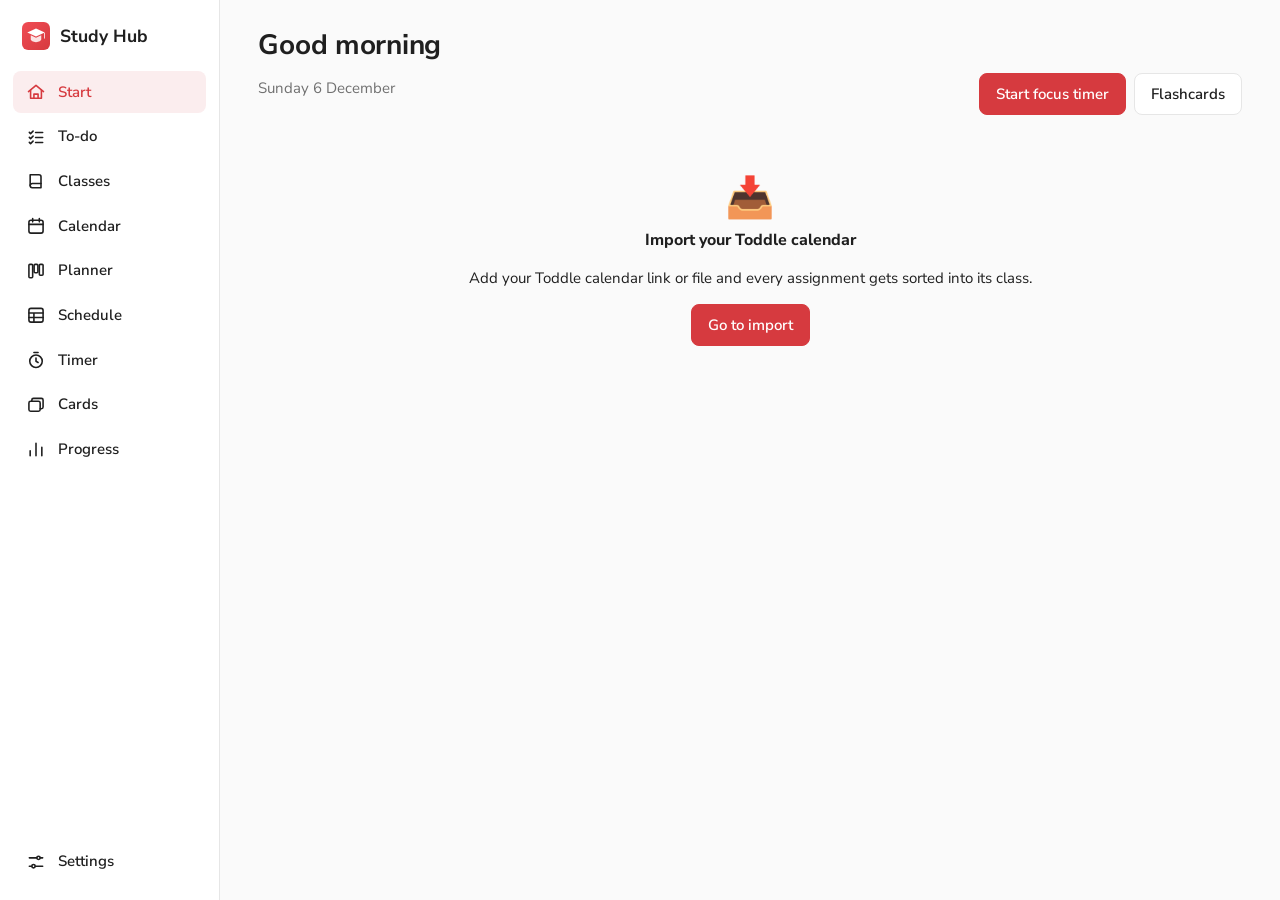
==== commit 24fdf15f: "Toddle-style theme: colours, buttons, tags and font Uses the design tokens from Toddle's web app: re" ====
--- a/index.html
+++ b/index.html
@@ -5,7 +5,7 @@
   <meta name="viewport" content="width=device-width, initial-scale=1">
   <title>Toddle Study Hub</title>
   <meta name="description" content="Assignments from Toddle sorted by class, plus a timer, flashcards, calendar and progress tracking.">
-  <meta name="theme-color" content="#4f46e5">
+  <meta name="theme-color" content="#d63a3f">
   <link rel="manifest" href="manifest.webmanifest">
   <link rel="icon" href="icon.svg" type="image/svg+xml">
   <link rel="apple-touch-icon" href="icon-192.png">
--- a/styles.css
+++ b/styles.css
@@ -1,37 +1,42 @@
-@font-face { font-family: "Nunito"; src: url("fonts/nunito-latin.woff2") format("woff2"); font-weight: 200 1000; font-display: swap; }
-
+@font-face { font-family: "Nunito Sans"; src: url("fonts/nunito-sans-latin.woff2") format("woff2"); font-weight: 200 1000; font-display: swap; }
+
+/* Colours, radii and shadows follow Toddle's own design tokens (web.toddleapp.com, Nov 2026):
+   primary actions red-400, links blue-400, text neutral-100/400, borders neutral-800, tags 900-bg / 300-fg. */
 :root {
-  --bg: #f3f4fa; --card: #ffffff; --card-2: #f8f9fd; --text: #1d2033; --muted: #646b84; --line: #e5e7f0;
-  --accent: #4f46e5; --good: #059669; --bad: #dc2626; --warn: #b45309;
-  --shadow: 0 1px 2px rgba(22, 27, 66, .04), 0 6px 18px rgba(22, 27, 66, .06);
-  --shadow-lg: 0 10px 40px rgba(22, 27, 66, .18);
-  --radius: 16px;
-  --crit-a: #2563eb; --crit-b: #16a34a; --crit-c: #d97706; --crit-d: #9333ea;
+  --bg: #fafafa; --card: #ffffff; --card-2: #f5f5f5; --hover: #f5f5f5; --text: #1f1f1f; --muted: #707070; --line: #e6e6e6; --line-bold: #cccccc;
+  --accent: #d63a3f; --accent-hover: color-mix(in srgb, var(--accent) 78%, #000); --link: #008392;
+  --selected: color-mix(in srgb, var(--accent) 9%, var(--card)); --selected-text: var(--accent);
+  --good: #008768; --bad: #d63a3f; --warn: #b56000;
+  --shadow: none; --shadow-hover: 0 2px 8px rgba(0, 0, 0, .1); --shadow-lg: 0 12px 24px rgba(0, 0, 0, .12);
+  --radius: 12px; --radius-btn: 8px;
+  --crit-a: #5a5ae2; --crit-b: #008768; --crit-c: #ca4f25; --crit-d: #a43dd7;
+  --tag-red-bg: #ffd9da; --tag-red: #ad1d22; --tag-orange-bg: #ffe0d6; --tag-orange: #9f3c19; --tag-green-bg: #e3f1c3; --tag-green: #3e6100;
+  --tag-blue-bg: #bffbfb; --tag-blue: #00616e; --tag-neutral-bg: #f5f5f5; --tag-neutral: #525252;
 }
-:root[data-theme="dark"] { --bg: #0f1117; --card: #181b25; --card-2: #1d2130; --text: #eceef5; --muted: #98a0b8; --line: #2a2f3d; --good: #34d399; --bad: #f87171; --warn: #fbbf24; --shadow: none; --shadow-lg: 0 10px 40px rgba(0, 0, 0, .5); --crit-a: #60a5fa; --crit-b: #4ade80; --crit-c: #fbbf24; --crit-d: #c084fc; }
+:root[data-theme="dark"] { --bg: #121212; --card: #1c1c1c; --card-2: #262626; --hover: #262626; --text: #f5f5f5; --muted: #adadad; --line: #333333; --line-bold: #525252; --link: #2addf1; --good: #04d4aa; --bad: #ff6169; --warn: #ffaa00; --shadow-hover: 0 2px 8px rgba(0, 0, 0, .5); --shadow-lg: 0 12px 24px rgba(0, 0, 0, .55); --crit-a: #8585ff; --crit-b: #04d4aa; --crit-c: #ff865d; --crit-d: #cc66ff; --tag-red-bg: #4a1517; --tag-red: #ffb2b6; --tag-orange-bg: #4a2316; --tag-orange: #ffc2ae; --tag-green-bg: #26350c; --tag-green: #c8e487; --tag-blue-bg: #003f49; --tag-blue: #7feaf6; --tag-neutral-bg: #262626; --tag-neutral: #ccc; }
 @media (prefers-color-scheme: dark) {
-  :root:not([data-theme="light"]) { --bg: #0f1117; --card: #181b25; --card-2: #1d2130; --text: #eceef5; --muted: #98a0b8; --line: #2a2f3d; --good: #34d399; --bad: #f87171; --warn: #fbbf24; --shadow: none; --shadow-lg: 0 10px 40px rgba(0, 0, 0, .5); --crit-a: #60a5fa; --crit-b: #4ade80; --crit-c: #fbbf24; --crit-d: #c084fc; }
+  :root:not([data-theme="light"]) { --bg: #121212; --card: #1c1c1c; --card-2: #262626; --hover: #262626; --text: #f5f5f5; --muted: #adadad; --line: #333333; --line-bold: #525252; --link: #2addf1; --good: #04d4aa; --bad: #ff6169; --warn: #ffaa00; --shadow-hover: 0 2px 8px rgba(0, 0, 0, .5); --shadow-lg: 0 12px 24px rgba(0, 0, 0, .55); --crit-a: #8585ff; --crit-b: #04d4aa; --crit-c: #ff865d; --crit-d: #cc66ff; --tag-red-bg: #4a1517; --tag-red: #ffb2b6; --tag-orange-bg: #4a2316; --tag-orange: #ffc2ae; --tag-green-bg: #26350c; --tag-green: #c8e487; --tag-blue-bg: #003f49; --tag-blue: #7feaf6; --tag-neutral-bg: #262626; --tag-neutral: #ccc; }
 }
 * { box-sizing: border-box; }
 html { color-scheme: light dark; }
 :root[data-theme="light"] { color-scheme: light; }
 :root[data-theme="dark"] { color-scheme: dark; }
-body { margin: 0; font: 16px/1.5 "Nunito", ui-rounded, system-ui, -apple-system, "Segoe UI", Roboto, sans-serif; background: var(--bg); color: var(--text); display: grid; grid-template-columns: 220px 1fr; min-height: 100vh; -webkit-font-smoothing: antialiased; }
+body { margin: 0; font: 15px/1.5 "Avenir Next", "Nunito Sans", system-ui, -apple-system, "Segoe UI", Roboto, sans-serif; background: var(--bg); color: var(--text); display: grid; grid-template-columns: 220px 1fr; min-height: 100vh; -webkit-font-smoothing: antialiased; }
 button, input, select, textarea { font-family: inherit; }
-a { color: var(--accent); }
-h1 { font-size: 1.85rem; font-weight: 800; letter-spacing: -.01em; margin: .2rem 0 .8rem; line-height: 1.2; }
-h2 { font-size: 1.05rem; font-weight: 800; margin: 0 0 .7rem; }
+a { color: var(--link); }
+h1 { font-size: 1.75rem; font-weight: 700; letter-spacing: -.01em; margin: .2rem 0 .8rem; line-height: 1.2; }
+h2 { font-size: 1.05rem; font-weight: 700; margin: 0 0 .7rem; }
 h3 { font-size: 1rem; font-weight: 750; margin: 0 0 .3rem; }
 .muted { color: var(--muted); } .small { font-size: .85rem; } .late { color: var(--bad); } .hidden { visibility: hidden; }
 .skip { position: absolute; left: -999px; } .skip:focus { left: 8px; top: 8px; z-index: 99; background: var(--card); padding: .5rem; }
 
 /* nav */
 .nav { position: sticky; top: 0; height: 100vh; padding: 1.1rem .8rem; display: flex; flex-direction: column; gap: 3px; background: var(--card); border-right: 1px solid var(--line); }
-.brand { display: flex; align-items: center; gap: .6rem; font-weight: 900; font-size: 1.1rem; padding: .3rem .6rem 1.1rem; }
-.nav a { display: flex; align-items: center; gap: .75rem; padding: .6rem .8rem; border-radius: 12px; color: var(--text); text-decoration: none; font-weight: 650; }
+.brand { display: flex; align-items: center; gap: .6rem; font-weight: 700; font-size: 1.1rem; padding: .3rem .6rem 1.1rem; }
+.nav a { display: flex; align-items: center; gap: .75rem; padding: .6rem .8rem; border-radius: var(--radius-btn); color: var(--text); text-decoration: none; font-weight: 600; }
 .nav a svg { width: 20px; height: 20px; flex: none; fill: none; stroke: currentColor; stroke-width: 1.9; stroke-linecap: round; stroke-linejoin: round; }
-.nav a:hover { background: var(--bg); }
-.nav a.active { background: color-mix(in srgb, var(--accent) 13%, transparent); color: var(--accent); }
+.nav a:hover { background: var(--hover); }
+.nav a.active { background: var(--selected); color: var(--selected-text); }
 .nav a b { margin-left: auto; font: 700 .8rem/1 ui-monospace, monospace; color: var(--accent); }
 .nav-end { margin-top: 0; }
 .nav-sync { margin-top: auto; padding: 0 .25rem .4rem; min-height: 2rem; }
@@ -55,18 +60,18 @@
 .back { display: inline-block; margin-bottom: .5rem; }
 
 /* buttons & forms */
-.btn { font: inherit; font-weight: 700; padding: .55rem 1.05rem; border-radius: 12px; border: 1px solid var(--line); background: var(--card); color: var(--text); cursor: pointer; text-decoration: none; display: inline-flex; align-items: center; gap: .4rem; }
-.btn:hover:not(:disabled) { border-color: var(--accent); }
+.btn { font: inherit; font-weight: 600; padding: .55rem 1rem; border-radius: var(--radius-btn); border: 1px solid var(--line); background: var(--card); color: var(--text); transition: background .12s, border-color .12s; cursor: pointer; text-decoration: none; display: inline-flex; align-items: center; gap: .4rem; }
+.btn:hover:not(:disabled) { background: var(--hover); border-color: var(--line-bold); }
 .btn:disabled { opacity: .45; cursor: not-allowed; }
 .btn.primary { background: var(--accent); border-color: var(--accent); color: #fff; }
-.btn.primary:hover:not(:disabled) { filter: brightness(1.08); }
-.btn.danger { color: var(--bad); } .btn.danger-solid { background: var(--bad); border-color: var(--bad); color: #fff; }
-.btn.small { padding: .32rem .75rem; font-size: .85rem; border-radius: 10px; } .btn.big { font-size: 1.15rem; padding: .8rem 2.2rem; }
+.btn.primary:hover:not(:disabled) { background: var(--accent-hover); border-color: var(--accent-hover); }
+.btn.danger { color: var(--bad); } .btn.danger-solid { background: var(--bad); border-color: var(--bad); color: #fff; } .btn.danger-solid:hover:not(:disabled) { background: var(--accent-hover); border-color: var(--accent-hover); }
+.btn.small { padding: .32rem .75rem; font-size: .85rem; border-radius: 6px; } .btn.big { font-size: 1.15rem; padding: .8rem 2.2rem; }
 .icon-btn { border: 0; background: var(--card-2); color: var(--muted); width: 2.2rem; height: 2.2rem; border-radius: 50%; font-size: 1.4rem; line-height: 1; cursor: pointer; } .icon-btn:hover { color: var(--text); }
-:focus-visible { outline: 3px solid color-mix(in srgb, var(--accent) 60%, transparent); outline-offset: 2px; }
-input, select, textarea { font: inherit; padding: .5rem .7rem; border-radius: 12px; border: 1px solid var(--line); background: var(--card-2); color: var(--text); width: 100%; }
+:focus-visible { outline: 2px solid #00b0c2; outline-offset: 2px; }
+input, select, textarea { font: inherit; padding: .55rem .75rem; border-radius: var(--radius-btn); border: 1px solid var(--line-bold); background: var(--card); color: var(--text); width: 100%; }
 textarea { resize: vertical; }
-.field { display: flex; flex-direction: column; gap: .25rem; font-weight: 700; font-size: .9rem; margin-bottom: .8rem; } .field .muted { font-weight: 500; }
+.field { display: flex; flex-direction: column; gap: .25rem; font-weight: 600; font-size: .9rem; margin-bottom: .8rem; } .field .muted { font-weight: 500; }
 .field.grow, .grow { flex: 1 1 200px; } .center-field { max-width: 260px; margin: 1rem auto 0; }
 .form-row { display: flex; gap: .8rem; flex-wrap: wrap; align-items: flex-end; } .form-row .field { flex: 1 1 140px; }
 .form-card { margin-top: 1rem; }
@@ -74,14 +79,14 @@
 .swatch { width: 34px; height: 34px; border-radius: 50%; border: 3px solid var(--card); box-shadow: 0 0 0 1px var(--line); cursor: pointer; } .swatch.active { box-shadow: 0 0 0 3px var(--text); }
 .swatches { display: grid; grid-template-columns: repeat(6, 34px); gap: .35rem; padding: .6rem; min-width: 0; }
 .note { background: color-mix(in srgb, var(--warn) 12%, transparent); border-left: 4px solid var(--warn); padding: .7rem .9rem; border-radius: 10px; margin: 1rem 0; font-size: .92rem; }
-.chip { font: inherit; font-size: .85rem; font-weight: 650; padding: .3rem .85rem; border-radius: 99px; border: 1px solid var(--line); background: var(--card); color: var(--text); cursor: pointer; } .chip.active { background: var(--accent); border-color: var(--accent); color: #fff; }
+.chip { font: inherit; font-size: .85rem; font-weight: 600; padding: .3rem .85rem; border-radius: 99px; border: 1px solid var(--line-bold); background: var(--card); color: var(--text); cursor: pointer; } .chip:hover { background: var(--hover); } .chip.active { background: var(--text); border-color: var(--text); color: var(--card); }
 .filters { display: flex; gap: .6rem; flex-wrap: wrap; align-items: center; margin: .5rem 0 1rem; } .filters select, .filters input { width: auto; flex: 1 1 140px; max-width: 220px; }
 .tabs { display: flex; gap: .3rem; justify-content: center; margin-bottom: 1rem; flex-wrap: wrap; } .tabs.left { justify-content: flex-start; border-bottom: 1px solid var(--line); gap: .2rem; }
-.tab { font: inherit; border: 0; background: transparent; color: var(--muted); padding: .4rem .9rem; border-radius: 99px; cursor: pointer; font-weight: 700; text-decoration: none; } .tab.active { background: color-mix(in srgb, var(--accent) 15%, transparent); color: var(--accent); }
-.tabs.left .tab { border-radius: 0; padding: .55rem .9rem; border-bottom: 3px solid transparent; margin-bottom: -1px; } .tabs.left .tab.active { background: none; border-bottom-color: var(--accent); }
+.tab { font: inherit; border: 0; background: transparent; color: var(--muted); padding: .4rem .9rem; border-radius: 99px; cursor: pointer; font-weight: 700; text-decoration: none; } .tab.active { background: var(--selected); color: var(--selected-text); }
+.tabs.left .tab { border-radius: 0; padding: .55rem .9rem; border-bottom: 3px solid transparent; margin-bottom: -1px; } .tabs.left .tab.active { background: none; color: var(--text); border-bottom-color: var(--accent); }
 .tab-hot .count { color: var(--bad); font-weight: 800; }
-.seg { display: inline-flex; background: var(--card-2); border: 1px solid var(--line); border-radius: 12px; padding: 3px; gap: 2px; }
-.seg-btn { font: inherit; font-size: .85rem; font-weight: 700; border: 0; background: transparent; color: var(--muted); padding: .3rem .8rem; border-radius: 9px; cursor: pointer; }
+.seg { display: inline-flex; background: var(--card-2); border: 1px solid var(--line); border-radius: var(--radius-btn); padding: 3px; gap: 2px; }
+.seg-btn { font: inherit; font-size: .85rem; font-weight: 600; border: 0; background: transparent; color: var(--muted); padding: .3rem .8rem; border-radius: 6px; cursor: pointer; }
 .seg-btn.on { background: var(--card); color: var(--text); box-shadow: 0 1px 3px rgba(0, 0, 0, .12); }
 
 /* rows */
@@ -93,55 +98,55 @@
 .trow { display: flex; gap: .8rem; padding: .65rem 0; border-bottom: 1px solid var(--line); align-items: flex-start; }
 .trow.is-done .task-title { color: var(--muted); text-decoration: line-through; }
 .trow.is-mat .task-title { color: var(--muted); font-weight: 600; }
-.check { flex: none; width: 22px; height: 22px; border-radius: 7px; border: 1.8px solid var(--muted); background: transparent; color: #fff; font-weight: 800; font-size: .8rem; cursor: pointer; display: grid; place-items: center; margin-top: 2px; padding: 0; } .check:hover { border-color: var(--accent); } .check[aria-pressed="true"] { background: var(--good); border-color: var(--good); }
+.check { flex: none; width: 20px; height: 20px; border-radius: 4px; border: 1.5px solid var(--line-bold); background: transparent; color: #fff; font-weight: 800; font-size: .8rem; cursor: pointer; display: grid; place-items: center; margin-top: 2px; padding: 0; } .check:hover { border-color: var(--text); } .check[aria-pressed="true"] { background: var(--good); border-color: var(--good); }
 .mat-lead { flex: none; width: 22px; height: 22px; display: grid; place-items: center; color: var(--muted); margin-top: 2px; }
 .ico { width: 18px; height: 18px; fill: none; stroke: currentColor; stroke-width: 1.8; stroke-linecap: round; stroke-linejoin: round; flex: none; }
 .task-main { flex: 1; min-width: 0; }
 .task-open { font: inherit; color: inherit; text-align: left; background: none; border: 0; padding: 0; cursor: pointer; display: block; width: 100%; }
-.task-open:hover .task-title, .task-open.task-title:hover { color: var(--accent); }
+.task-open:hover .task-title, .task-open.task-title:hover { color: var(--link); }
 .linkish { font-weight: 700; }
 .task-title { font-weight: 700; overflow-wrap: anywhere; display: block; }
 .task-meta { display: flex; gap: .25rem .75rem; flex-wrap: wrap; align-items: center; font-size: .82rem; color: var(--muted); margin-top: .15rem; } .due.late { color: var(--bad); font-weight: 650; }
 .res-count { display: inline-flex; align-items: center; gap: .15rem; } .res-count .ico { width: 14px; height: 14px; }
-.tag { font-size: .7rem; font-weight: 800; padding: .08rem .5rem; border-radius: 6px; background: var(--line); color: var(--muted); }
-.t-summ { background: color-mix(in srgb, var(--bad) 13%, transparent); color: var(--bad); } .t-form { background: color-mix(in srgb, var(--warn) 16%, transparent); color: var(--warn); } .t-quick { background: color-mix(in srgb, var(--good) 15%, transparent); color: var(--good); }
-.t-mat { background: transparent; border: 1px dashed var(--line); }
-.crit { display: inline-grid; place-items: center; min-width: 1.35rem; height: 1.35rem; padding: 0 .25rem; border-radius: 7px; font-size: .72rem; font-weight: 900; color: #fff; background: var(--muted); }
+.tag { font-size: .72rem; font-weight: 600; padding: .1rem .5rem; border-radius: 4px; background: var(--tag-blue-bg); color: var(--tag-blue); }
+.t-summ { background: var(--tag-red-bg); color: var(--tag-red); } .t-form { background: var(--tag-orange-bg); color: var(--tag-orange); } .t-quick { background: var(--tag-green-bg); color: var(--tag-green); }
+.t-mat { background: var(--tag-neutral-bg); color: var(--tag-neutral); }
+.crit { display: inline-grid; place-items: center; min-width: 1.35rem; height: 1.35rem; padding: 0 .25rem; border-radius: 4px; font-size: .72rem; font-weight: 700; color: #fff; background: var(--muted); }
 .crit-A { background: var(--crit-a); } .crit-B { background: var(--crit-b); } .crit-C { background: var(--crit-c); } .crit-D { background: var(--crit-d); }
 .task-meta .crit + .crit { margin-left: -.55rem; }
 .class-label { display: inline-flex; align-items: center; gap: .35rem; color: var(--muted); text-decoration: none; font-weight: 650; } a.class-label:hover { color: var(--text); }
 .dot { width: 9px; height: 9px; border-radius: 50%; background: var(--c, var(--muted)); flex: none; display: inline-block; }
 .ev-dot { flex: none; width: 22px; height: 22px; position: relative; } .ev-dot::after { content: ""; position: absolute; inset: 7px; border-radius: 50%; background: var(--accent); opacity: .5; } .ev-dot.off::after { background: var(--muted); }
-.mini-row { display: flex; justify-content: space-between; align-items: flex-start; gap: 1rem; padding: .6rem 0; border-bottom: 1px solid var(--line); text-decoration: none; color: var(--text); width: 100%; } .mini-row:last-child { border-bottom: 0; } .mini-row:hover .mini-title { color: var(--accent); }
+.mini-row { display: flex; justify-content: space-between; align-items: flex-start; gap: 1rem; padding: .6rem 0; border-bottom: 1px solid var(--line); text-decoration: none; color: var(--text); width: 100%; } .mini-row:last-child { border-bottom: 0; } .mini-row:hover .mini-title { color: var(--link); }
 .mini-row > span:first-child { display: flex; flex-direction: column; min-width: 0; } .mini-title { font-weight: 700; overflow-wrap: anywhere; } .mini-date { text-align: right; font-size: .82rem; color: var(--muted); white-space: nowrap; }
-.linkbtn { font: inherit; background: none; border: 0; padding: 0; color: var(--accent); text-decoration: underline; cursor: pointer; text-align: left; }
+.linkbtn { font: inherit; background: none; border: 0; padding: 0; color: var(--link); text-decoration: underline; cursor: pointer; text-align: left; }
 .pad { padding: 1rem 0; }
 
 /* start */
 .hero { border-top: 5px solid var(--c); }
 .hero-label { font-size: .75rem; font-weight: 800; text-transform: uppercase; letter-spacing: .07em; color: var(--muted); }
 .hero-title { font-size: 1.25rem; font-weight: 800; margin: .25rem 0 .3rem; line-height: 1.3; }
-.hero-count { display: flex; align-items: baseline; gap: .45rem; flex-wrap: wrap; margin: .8rem 0 .2rem; } .hero-count b { font-size: 2.4rem; line-height: 1; color: var(--c); font-weight: 900; } .hero-count span { font-weight: 700; } .hero-count .muted { font-weight: 500; width: 100%; font-size: .9rem; }
+.hero-count { display: flex; align-items: baseline; gap: .45rem; flex-wrap: wrap; margin: .8rem 0 .2rem; } .hero-count b { font-size: 2.4rem; line-height: 1; color: var(--c); font-weight: 700; } .hero-count span { font-weight: 700; } .hero-count .muted { font-weight: 500; width: 100%; font-size: .9rem; }
 .hero-rest { margin-top: .8rem; border-top: 1px solid var(--line); }
 .crunch { border-left: 4px solid var(--warn); } .crunch-row { padding: .4rem 0; }
-.catchup { display: flex; gap: 1rem 1.5rem; align-items: center; justify-content: space-between; flex-wrap: wrap; background: color-mix(in srgb, var(--accent) 7%, var(--card)); border-color: color-mix(in srgb, var(--accent) 30%, var(--line)); }
+.catchup { display: flex; gap: 1rem 1.5rem; align-items: center; justify-content: space-between; flex-wrap: wrap; background: var(--selected); border-color: color-mix(in srgb, var(--accent) 25%, var(--line)); }
 .catchup > div:first-child { flex: 1 1 320px; } .catchup h2 { margin-bottom: .25rem; } .catchup p { margin: 0; }
 
 /* classes */
 .class-card, .deck { text-decoration: none; color: var(--text); display: block; transition: transform .12s, box-shadow .12s; }
-.class-card:hover, .deck:hover { transform: translateY(-2px); box-shadow: var(--shadow-lg); }
+.class-card:hover, .deck:hover { box-shadow: var(--shadow-hover); border-color: var(--line-bold); }
 .deck { border-top: 5px solid var(--c); }
 .class-card { padding: 0; overflow: hidden; }
-.cc-banner { height: 78px; position: relative; background: linear-gradient(135deg, var(--c), color-mix(in srgb, var(--c) 55%, #fff)); }
+.cc-banner { height: 84px; position: relative; background: var(--c); }
 .cc-banner::after { content: ""; position: absolute; inset: 0; background: radial-gradient(circle at 85% 20%, rgba(255, 255, 255, .35) 0 18%, transparent 19%), radial-gradient(circle at 70% 110%, rgba(255, 255, 255, .2) 0 30%, transparent 31%); }
-.cc-icon { position: absolute; left: 1.1rem; bottom: -22px; width: 48px; height: 48px; border-radius: 14px; background: var(--card); display: grid; place-items: center; font-size: 1.5rem; box-shadow: var(--shadow); z-index: 1; }
-.cc-icon.big { position: static; width: 64px; height: 64px; font-size: 2rem; border-radius: 18px; flex: none; background: color-mix(in srgb, var(--c) 18%, var(--card)); box-shadow: none; }
+.cc-icon { position: absolute; left: 1.1rem; bottom: -22px; width: 48px; height: 48px; border-radius: 50%; background: var(--card); display: grid; place-items: center; font-size: 1.5rem; box-shadow: var(--shadow); z-index: 1; }
+.cc-icon.big { position: static; width: 64px; height: 64px; font-size: 2rem; border-radius: 50%; flex: none; background: color-mix(in srgb, var(--c) 18%, var(--card)); box-shadow: none; }
 .cc-code { position: absolute; right: .8rem; top: .6rem; color: #fff; font-size: .78rem; font-weight: 800; background: rgba(0, 0, 0, .18); padding: .1rem .5rem; border-radius: 99px; z-index: 1; }
 .cc-body { padding: 1.9rem 1.2rem 1.1rem; }
 .cc-body h3 { font-size: 1.08rem; margin: 0; }
 .cc-nums { display: flex; gap: .8rem; margin: .5rem 0 .3rem; font-size: .9rem; flex-wrap: wrap; }
 .cc-next { margin-top: .3rem; }
-.class-hero { display: flex; gap: 1rem; align-items: center; flex-wrap: wrap; padding: 1rem 1.2rem; margin-bottom: 1.1rem; border-radius: var(--radius); background: linear-gradient(120deg, color-mix(in srgb, var(--c) 16%, var(--card)), var(--card) 70%); border: 1px solid var(--line); border-left: 6px solid var(--c); }
+.class-hero { display: flex; gap: 1rem; align-items: center; flex-wrap: wrap; padding: 1rem 1.2rem; margin-bottom: 1.1rem; border-radius: var(--radius); background: var(--card); border: 1px solid var(--line); border-top: 6px solid var(--c); }
 .class-hero h1 { margin: 0; }
 .crit-grid { display: grid; grid-template-columns: repeat(auto-fit, minmax(170px, 1fr)); gap: .6rem; }
 .crit-box { display: flex; gap: .6rem; align-items: flex-start; padding: .6rem .7rem; border-radius: 12px; background: var(--card-2); } .crit-box .crit { width: 1.9rem; height: 1.9rem; font-size: .95rem; flex: none; } .crit-box.none { opacity: .6; } .crit-box.none .crit { background: var(--muted); }
@@ -224,8 +229,8 @@
 .facts { display: grid; grid-template-columns: auto 1fr; gap: .3rem 1rem; margin: 1rem 0; font-size: .92rem; } .facts dt { color: var(--muted); font-weight: 650; } .facts dd { margin: 0; font-weight: 650; }
 .drawer .seg { margin: .2rem 0 .4rem; } .drawer .seg-btn { padding: .4rem .95rem; }
 .res-list { display: flex; flex-direction: column; gap: .4rem; }
-.res { display: flex; align-items: center; gap: .7rem; padding: .6rem .8rem; border: 1px solid var(--line); border-radius: 12px; text-decoration: none; color: var(--text); background: var(--card-2); } .res:hover { border-color: var(--accent); }
-.res .ico { width: 22px; height: 22px; color: var(--accent); } .res span { display: flex; flex-direction: column; min-width: 0; } .res small { color: var(--muted); overflow: hidden; text-overflow: ellipsis; white-space: nowrap; }
+.res { display: flex; align-items: center; gap: .7rem; padding: .6rem .8rem; border: 1px solid var(--line); border-radius: 12px; text-decoration: none; color: var(--text); background: var(--card); } .res:hover { background: var(--hover); border-color: var(--line-bold); }
+.res .ico { width: 22px; height: 22px; color: var(--link); } .res span { display: flex; flex-direction: column; min-width: 0; } .res small { color: var(--muted); overflow: hidden; text-overflow: ellipsis; white-space: nowrap; }
 .res-slides .ico { color: #d97706; } .res-doc .ico { color: #2563eb; } .res-sheet .ico { color: #16a34a; } .res-form .ico { color: #7c3aed; } .res-video .ico { color: #dc2626; }
 .rich { font-size: .95rem; overflow-wrap: anywhere; } .rich p { margin: 0 0 .7rem; } .rich ul, .rich ol { padding-left: 1.3rem; margin: 0 0 .7rem; }
 .drawer-plan .field { margin-bottom: 0; }
@@ -253,7 +258,7 @@
 @media (max-width: 760px) { .sched-frame { height: calc(100vh - 10rem); } }
 
 .narrow { max-width: 780px; }
-.note.info { background: color-mix(in srgb, var(--accent) 8%, transparent); border-left-color: var(--accent); }
+.note.info { background: color-mix(in srgb, var(--link) 9%, transparent); border-left-color: var(--link); }
 
 /* planner */
 .pweek { display: grid; grid-template-columns: repeat(auto-fill, minmax(190px, 1fr)); gap: .6rem; align-items: start; margin-bottom: 1rem; }
@@ -302,11 +307,11 @@
 .alertbar { display: flex; align-items: center; gap: .75rem; padding: .6rem .9rem; margin-bottom: 1rem; border: 1px solid color-mix(in srgb, var(--warn) 45%, var(--line)); border-left: 4px solid var(--warn); border-radius: var(--radius); background: color-mix(in srgb, var(--warn) 9%, var(--card)); }
 .alertbar.hot { border-color: color-mix(in srgb, var(--bad) 45%, var(--line)); border-left-color: var(--bad); background: color-mix(in srgb, var(--bad) 8%, var(--card)); }
 .alertbar-text { flex: 1; font-size: .92rem; } .alertbar-x { border: 0; background: none; color: var(--muted); font-size: 1.3rem; line-height: 1; cursor: pointer; padding: 0 .25rem; }
-.nav a b.count-badge { margin-left: auto; min-width: 1.25rem; padding: .05rem .4rem; border-radius: 99px; background: var(--bad); color: #fff; font: 800 .7rem/1.3 "Nunito", system-ui, sans-serif; text-align: center; }
+.nav a b.count-badge { margin-left: auto; min-width: 1.25rem; padding: .05rem .4rem; border-radius: 99px; background: var(--bad); color: #fff; font: 700 .7rem/1.3 "Avenir Next", "Nunito Sans", system-ui, sans-serif; text-align: center; }
 .nav a b.count-badge[hidden] { display: none; }
 .alist > .arow { border-bottom: 1px solid var(--line); } .alist > .arow:last-child { border-bottom: 0; }
 .arow { display: flex; align-items: flex-start; justify-content: space-between; gap: 1rem; padding: .7rem 0; }
-.arow-main { min-width: 0; flex: 1; } .arow .task-title { text-decoration: none; color: var(--text); } .arow .task-title:hover { color: var(--accent); }
+.arow-main { min-width: 0; flex: 1; } .arow .task-title { text-decoration: none; color: var(--text); } .arow .task-title:hover { color: var(--link); }
 .arow-actions { display: flex; align-items: center; gap: .4rem; flex: none; flex-wrap: wrap; justify-content: flex-end; }
 .soonc { color: var(--warn); font-weight: 700; } .arow.hot .late { font-weight: 700; }
 .more { position: relative; } .more > summary { list-style: none; cursor: pointer; } .more > summary::-webkit-details-marker { display: none; }
